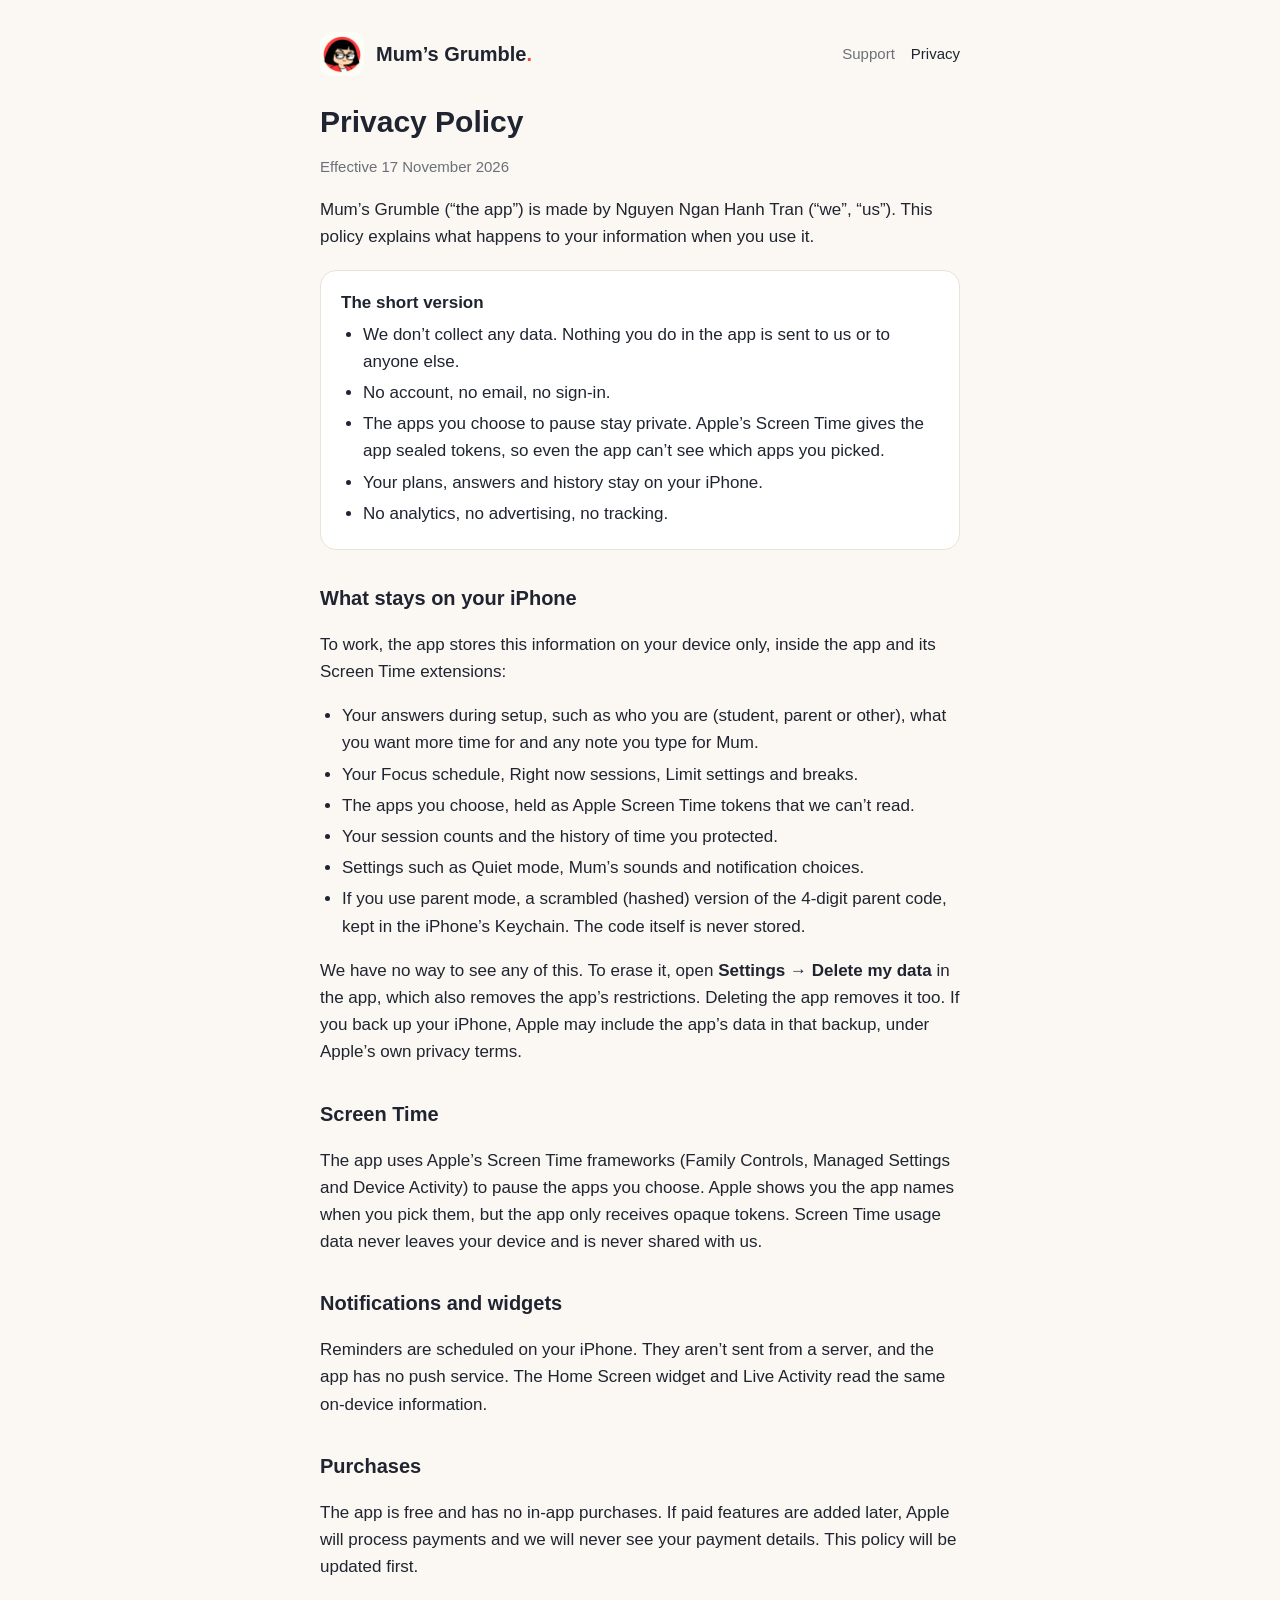
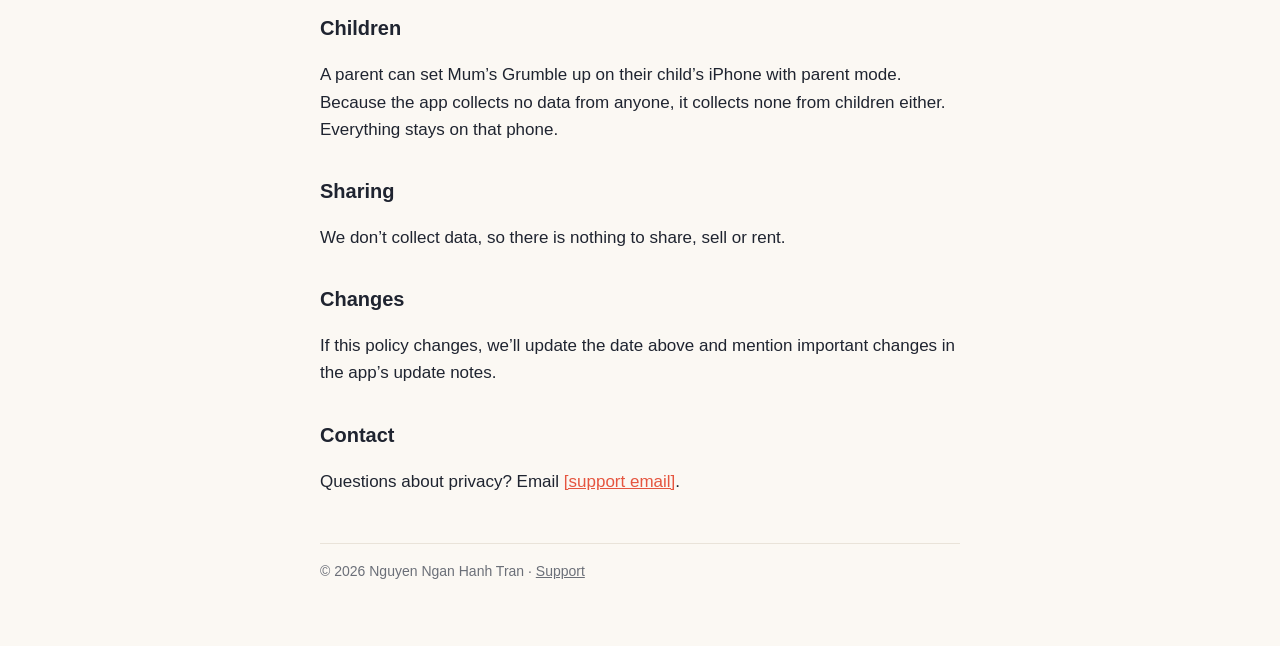
==== privacy.html @ ddbeca2d "Mum's Grumble website: home, privacy policy and support Co-Authored-By: Claude Opus 5.5 <noreply@ant" ====
<!doctype html>
<html lang="en">
<head>
<meta charset="utf-8">
<meta name="viewport" content="width=device-width, initial-scale=1">
<title>Privacy Policy · Mum’s Grumble</title>
<meta name="description" content="Mum’s Grumble collects no data. Your plans and app choices stay on your iPhone.">
<link rel="icon" href="icon.png">
<link rel="stylesheet" href="style.css">
</head>
<body>
<div class="wrap">
  <header>
    <img src="icon.png" alt="">
    <a class="brand" href="index.html">Mum’s Grumble<span class="dot">.</span></a>
    <nav><a href="support.html">Support</a><a href="privacy.html" aria-current="page">Privacy</a></nav>
  </header>

  <h1>Privacy Policy</h1>
  <p class="muted">Effective 17 November 2026</p>

  <p>Mum’s Grumble (“the app”) is made by Nguyen Ngan Hanh Tran (“we”, “us”). This policy explains what happens to your information when you use it.</p>

  <div class="card">
    <strong>The short version</strong>
    <ul>
      <li>We don’t collect any data. Nothing you do in the app is sent to us or to anyone else.</li>
      <li>No account, no email, no sign-in.</li>
      <li>The apps you choose to pause stay private. Apple’s Screen Time gives the app sealed tokens, so even the app can’t see which apps you picked.</li>
      <li>Your plans, answers and history stay on your iPhone.</li>
      <li>No analytics, no advertising, no tracking.</li>
    </ul>
  </div>

  <h2>What stays on your iPhone</h2>
  <p>To work, the app stores this information on your device only, inside the app and its Screen Time extensions:</p>
  <ul>
    <li>Your answers during setup, such as who you are (student, parent or other), what you want more time for and any note you type for Mum.</li>
    <li>Your Focus schedule, Right now sessions, Limit settings and breaks.</li>
    <li>The apps you choose, held as Apple Screen Time tokens that we can’t read.</li>
    <li>Your session counts and the history of time you protected.</li>
    <li>Settings such as Quiet mode, Mum’s sounds and notification choices.</li>
    <li>If you use parent mode, a scrambled (hashed) version of the 4-digit parent code, kept in the iPhone’s Keychain. The code itself is never stored.</li>
  </ul>
  <p>We have no way to see any of this. To erase it, open <strong>Settings → Delete my data</strong> in the app, which also removes the app’s restrictions. Deleting the app removes it too. If you back up your iPhone, Apple may include the app’s data in that backup, under Apple’s own privacy terms.</p>

  <h2>Screen Time</h2>
  <p>The app uses Apple’s Screen Time frameworks (Family Controls, Managed Settings and Device Activity) to pause the apps you choose. Apple shows you the app names when you pick them, but the app only receives opaque tokens. Screen Time usage data never leaves your device and is never shared with us.</p>

  <h2>Notifications and widgets</h2>
  <p>Reminders are scheduled on your iPhone. They aren’t sent from a server, and the app has no push service. The Home Screen widget and Live Activity read the same on-device information.</p>

  <h2>Purchases</h2>
  <p>The app is free and has no in-app purchases. If paid features are added later, Apple will process payments and we will never see your payment details. This policy will be updated first.</p>

  <h2>Children</h2>
  <p>A parent can set Mum’s Grumble up on their child’s iPhone with parent mode. Because the app collects no data from anyone, it collects none from children either. Everything stays on that phone.</p>

  <h2>Sharing</h2>
  <p>We don’t collect data, so there is nothing to share, sell or rent.</p>

  <h2>Changes</h2>
  <p>If this policy changes, we’ll update the date above and mention important changes in the app’s update notes.</p>

  <h2>Contact</h2>
  <p>Questions about privacy? Email <a href="mailto:[support email]">[support email]</a>.</p>

  <footer>© 2026 Nguyen Ngan Hanh Tran · <a href="support.html">Support</a></footer>
</div>
</body>
</html>
---- style.css ----
:root {
  --bg: #FBF8F3;
  --card: #FFFFFF;
  --ink: #1F2430;
  --muted: #6B6F78;
  --line: #E9E3D9;
  --coral: #E5553F;
  color-scheme: light dark;
}
@media (prefers-color-scheme: dark) {
  :root { --bg: #15171C; --card: #1E2128; --ink: #F2EFEA; --muted: #A3A7B0; --line: #2C3038; }
}
* { box-sizing: border-box; }
body {
  margin: 0; background: var(--bg); color: var(--ink);
  font: 17px/1.6 -apple-system, BlinkMacSystemFont, "SF Pro Text", "Helvetica Neue", Arial, sans-serif;
}
.wrap { max-width: 680px; margin: 0 auto; padding: 32px 20px 64px; }
header { display: flex; align-items: center; gap: 12px; margin-bottom: 28px; }
header img { width: 44px; height: 44px; border-radius: 10px; }
.brand { font-weight: 800; font-size: 20px; color: var(--ink); text-decoration: none; }
.brand .dot { color: var(--coral); }
nav { margin-left: auto; display: flex; gap: 16px; font-size: 15px; }
nav a { color: var(--muted); text-decoration: none; }
nav a:hover, nav a[aria-current] { color: var(--ink); }
h1 { font-size: 30px; line-height: 1.2; margin: 0 0 6px; }
h2 { font-size: 20px; margin: 32px 0 8px; }
p, li { color: var(--ink); }
.muted { color: var(--muted); font-size: 15px; }
a { color: var(--coral); }
ul { padding-left: 22px; }
li { margin: 4px 0; }
.card { background: var(--card); border: 1px solid var(--line); border-radius: 16px; padding: 18px 20px; margin: 20px 0; }
.card ul { margin: 0; }
.hero { text-align: center; padding: 8px 0 12px; }
.hero img { width: 150px; height: auto; }
.hero h1 { font-size: 34px; }
.hero p { font-size: 19px; color: var(--muted); margin: 6px 0 0; }
details { border-bottom: 1px solid var(--line); padding: 12px 0; }
summary { font-weight: 600; cursor: pointer; }
details p { margin: 8px 0 0; }
footer { margin-top: 48px; padding-top: 16px; border-top: 1px solid var(--line); font-size: 14px; color: var(--muted); }
footer a { color: var(--muted); }
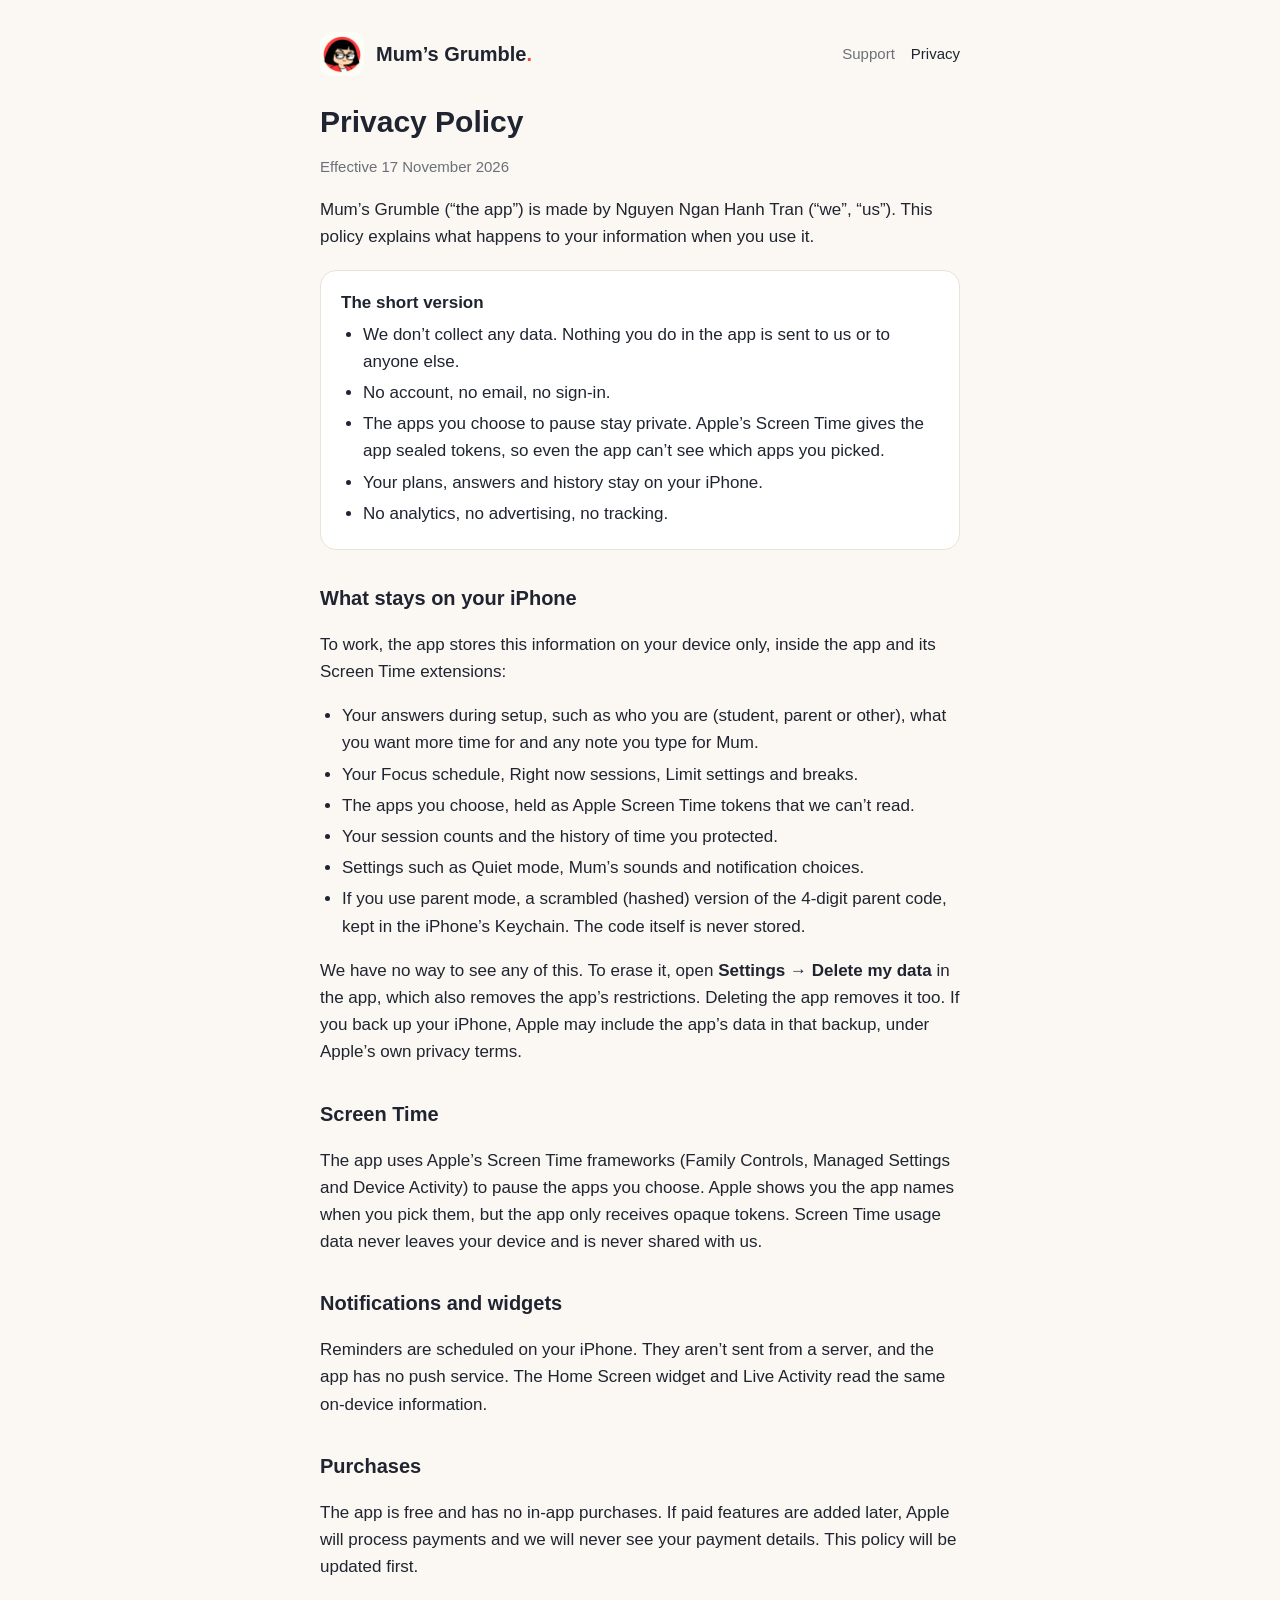
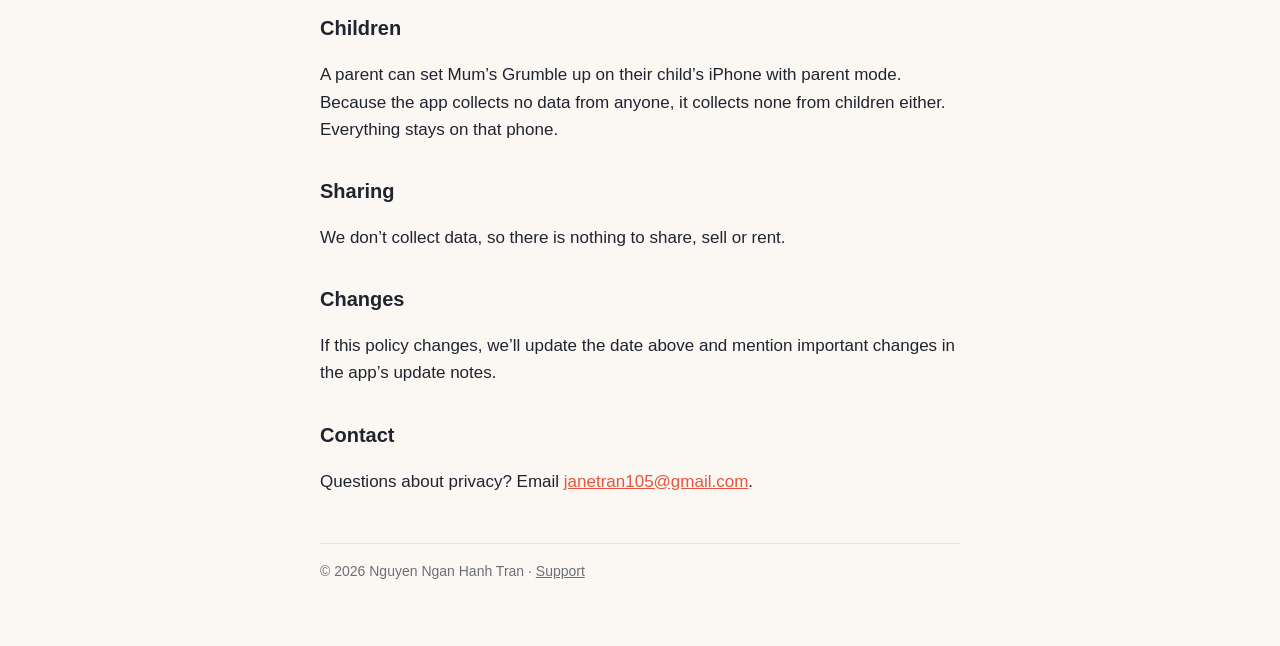
==== commit bb09226d: "Support email on the privacy and support pages Co-Authored-By: Claude Opus 5.5 <noreply@anthropic.co" ====
--- a/privacy.html
+++ b/privacy.html
@@ -63,7 +63,7 @@
   <p>If this policy changes, we’ll update the date above and mention important changes in the app’s update notes.</p>
 
   <h2>Contact</h2>
-  <p>Questions about privacy? Email <a href="mailto:[support email]">[support email]</a>.</p>
+  <p>Questions about privacy? Email <a href="mailto:janetran105@gmail.com">janetran105@gmail.com</a>.</p>
 
   <footer>© 2026 Nguyen Ngan Hanh Tran · <a href="support.html">Support</a></footer>
 </div>
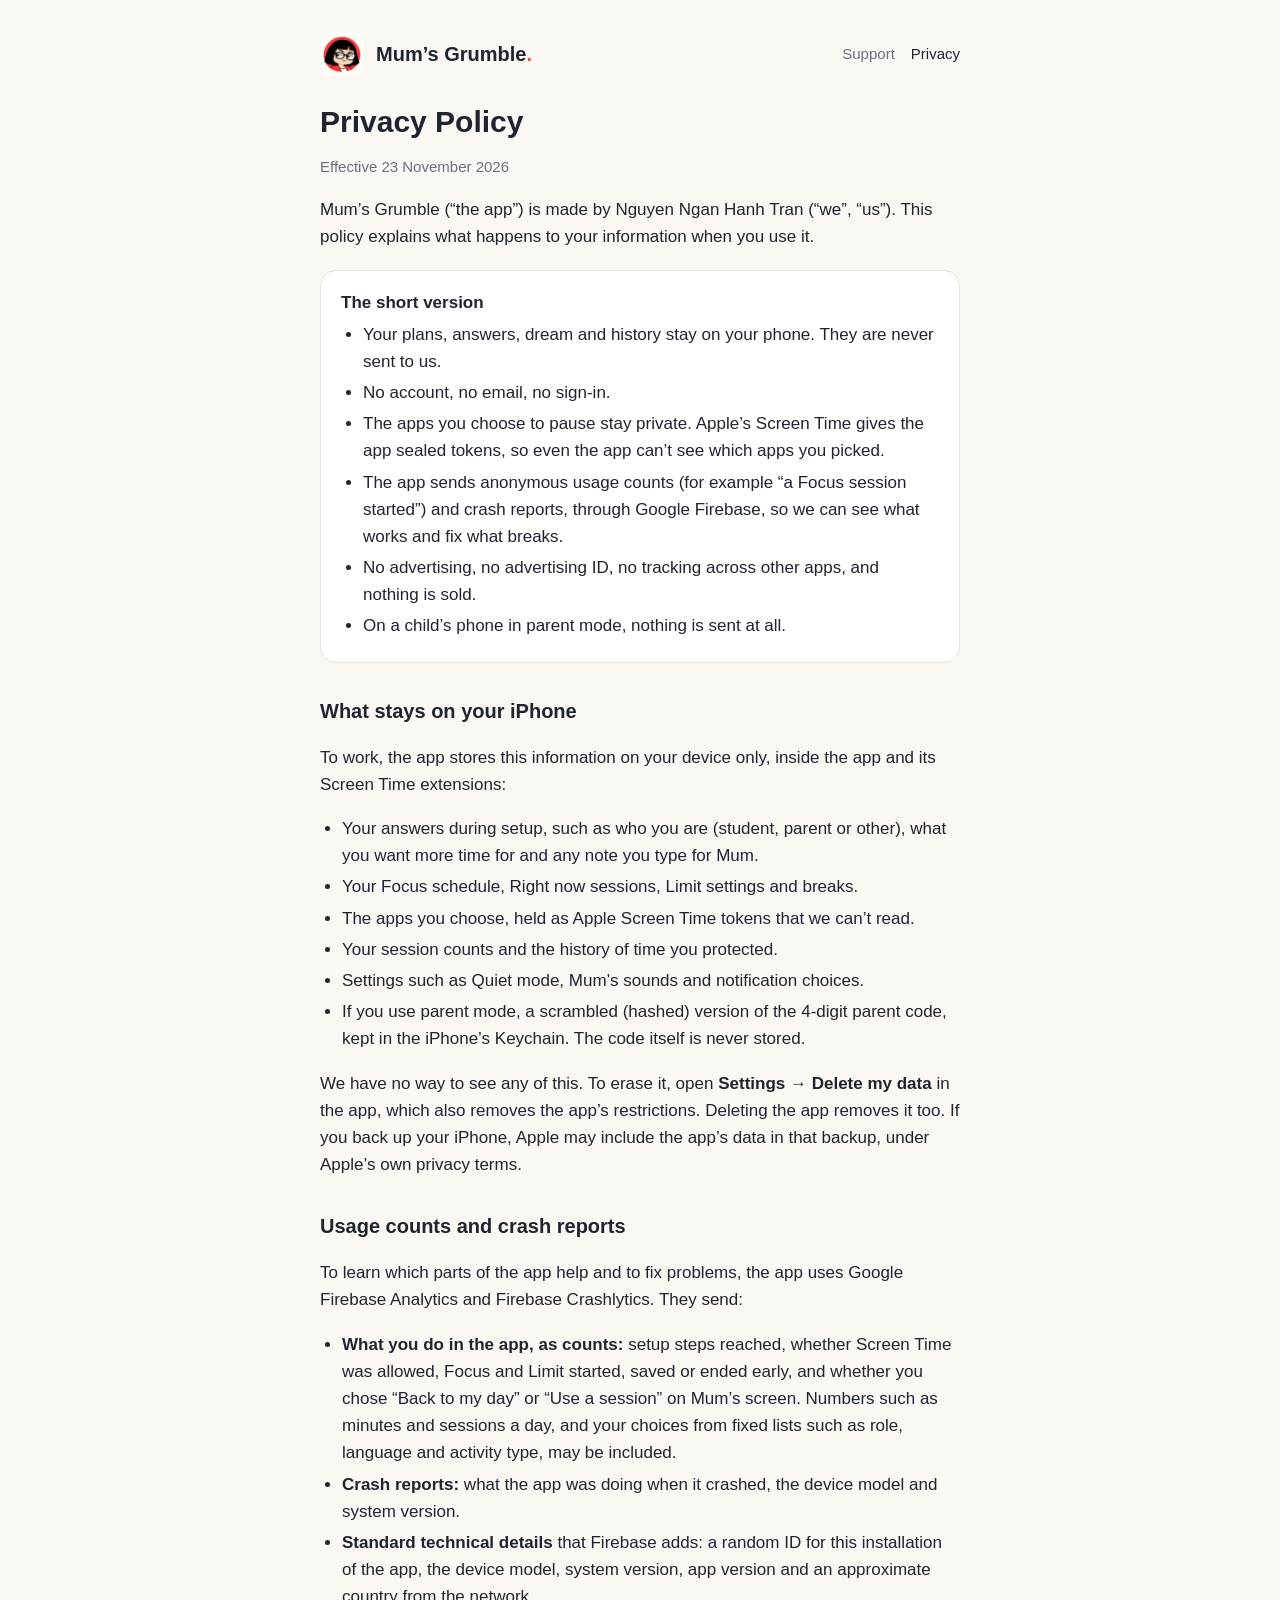
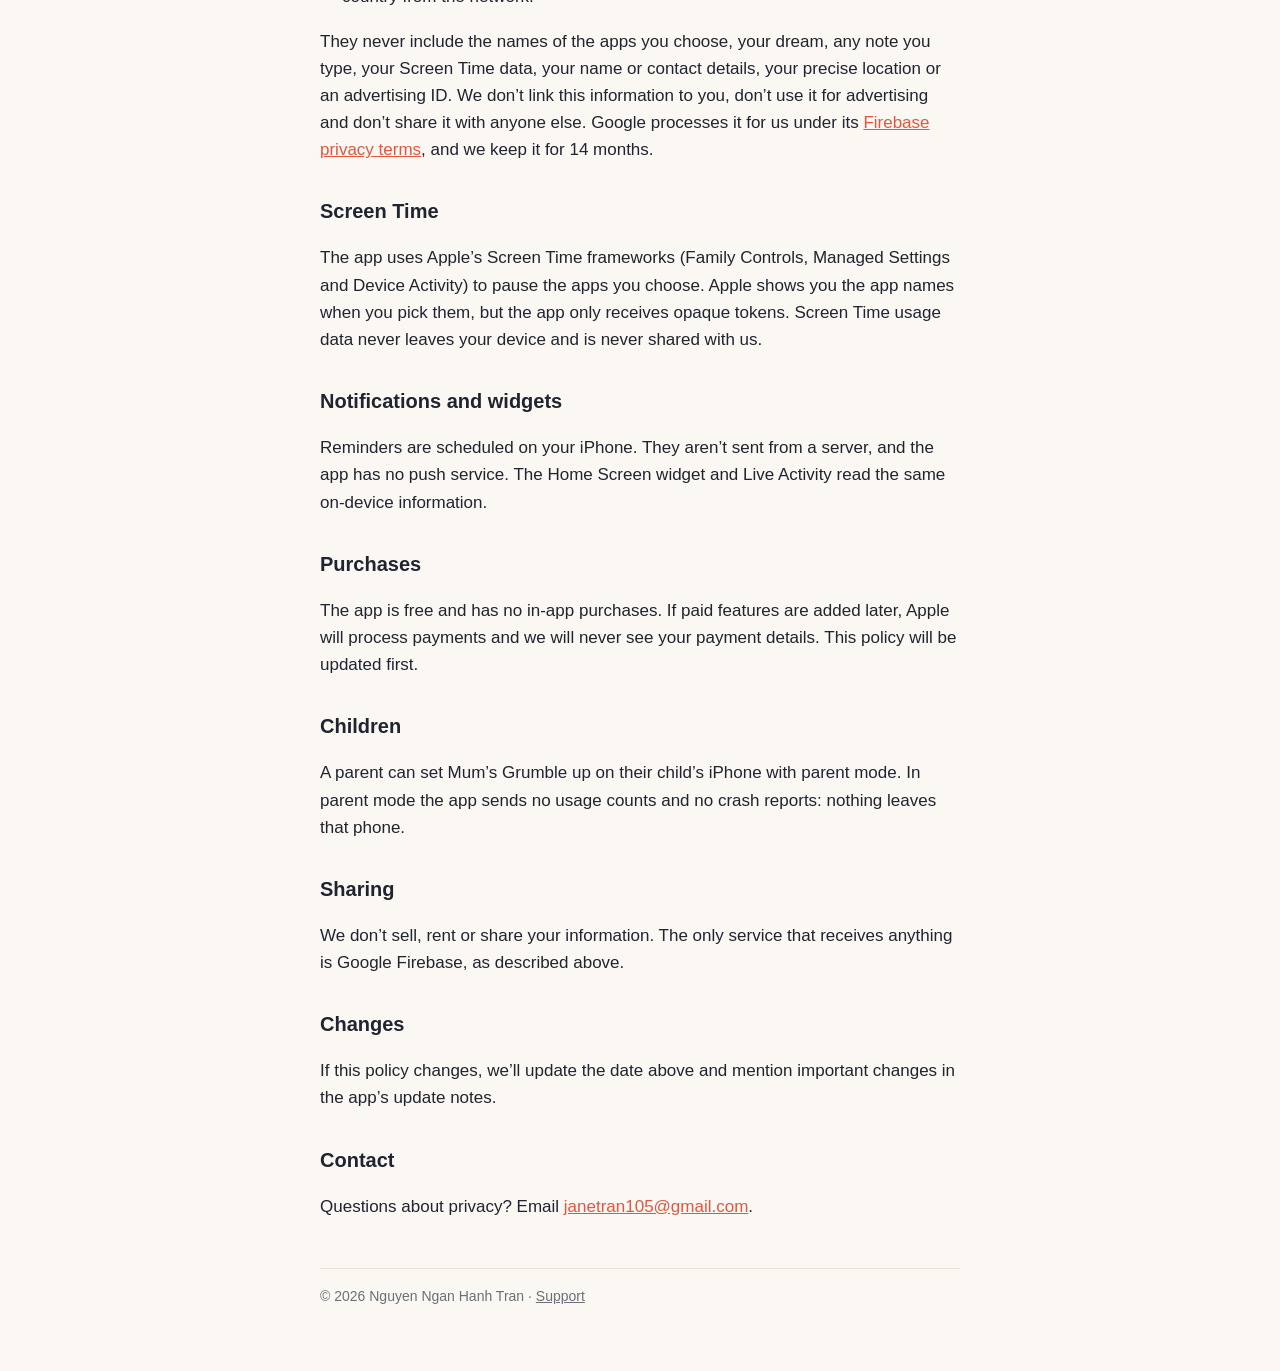
==== commit 06e9f85c: "Privacy policy for Firebase usage counts and crash reports The app now sends anonymous usage counts " ====
--- a/privacy.html
+++ b/privacy.html
@@ -4,7 +4,7 @@
 <meta charset="utf-8">
 <meta name="viewport" content="width=device-width, initial-scale=1">
 <title>Privacy Policy · Mum’s Grumble</title>
-<meta name="description" content="Mum’s Grumble collects no data. Your plans and app choices stay on your iPhone.">
+<meta name="description" content="Mum’s Grumble keeps your plans and app choices on your phone. It sends only anonymous usage counts and crash reports.">
 <link rel="icon" href="icon.png">
 <link rel="stylesheet" href="style.css">
 </head>
@@ -17,18 +17,19 @@
   </header>
 
   <h1>Privacy Policy</h1>
-  <p class="muted">Effective 17 November 2026</p>
+  <p class="muted">Effective 23 November 2026</p>
 
   <p>Mum’s Grumble (“the app”) is made by Nguyen Ngan Hanh Tran (“we”, “us”). This policy explains what happens to your information when you use it.</p>
 
   <div class="card">
     <strong>The short version</strong>
     <ul>
-      <li>We don’t collect any data. Nothing you do in the app is sent to us or to anyone else.</li>
+      <li>Your plans, answers, dream and history stay on your phone. They are never sent to us.</li>
       <li>No account, no email, no sign-in.</li>
       <li>The apps you choose to pause stay private. Apple’s Screen Time gives the app sealed tokens, so even the app can’t see which apps you picked.</li>
-      <li>Your plans, answers and history stay on your iPhone.</li>
-      <li>No analytics, no advertising, no tracking.</li>
+      <li>The app sends anonymous usage counts (for example “a Focus session started”) and crash reports, through Google Firebase, so we can see what works and fix what breaks.</li>
+      <li>No advertising, no advertising ID, no tracking across other apps, and nothing is sold.</li>
+      <li>On a child’s phone in parent mode, nothing is sent at all.</li>
     </ul>
   </div>
 
@@ -44,6 +45,15 @@
   </ul>
   <p>We have no way to see any of this. To erase it, open <strong>Settings → Delete my data</strong> in the app, which also removes the app’s restrictions. Deleting the app removes it too. If you back up your iPhone, Apple may include the app’s data in that backup, under Apple’s own privacy terms.</p>
 
+  <h2>Usage counts and crash reports</h2>
+  <p>To learn which parts of the app help and to fix problems, the app uses Google Firebase Analytics and Firebase Crashlytics. They send:</p>
+  <ul>
+    <li><strong>What you do in the app, as counts:</strong> setup steps reached, whether Screen Time was allowed, Focus and Limit started, saved or ended early, and whether you chose “Back to my day” or “Use a session” on Mum’s screen. Numbers such as minutes and sessions a day, and your choices from fixed lists such as role, language and activity type, may be included.</li>
+    <li><strong>Crash reports:</strong> what the app was doing when it crashed, the device model and system version.</li>
+    <li><strong>Standard technical details</strong> that Firebase adds: a random ID for this installation of the app, the device model, system version, app version and an approximate country from the network.</li>
+  </ul>
+  <p>They never include the names of the apps you choose, your dream, any note you type, your Screen Time data, your name or contact details, your precise location or an advertising ID. We don’t link this information to you, don’t use it for advertising and don’t share it with anyone else. Google processes it for us under its <a href="https://firebase.google.com/support/privacy">Firebase privacy terms</a>, and we keep it for 14 months.</p>
+
   <h2>Screen Time</h2>
   <p>The app uses Apple’s Screen Time frameworks (Family Controls, Managed Settings and Device Activity) to pause the apps you choose. Apple shows you the app names when you pick them, but the app only receives opaque tokens. Screen Time usage data never leaves your device and is never shared with us.</p>
 
@@ -54,10 +64,10 @@
   <p>The app is free and has no in-app purchases. If paid features are added later, Apple will process payments and we will never see your payment details. This policy will be updated first.</p>
 
   <h2>Children</h2>
-  <p>A parent can set Mum’s Grumble up on their child’s iPhone with parent mode. Because the app collects no data from anyone, it collects none from children either. Everything stays on that phone.</p>
+  <p>A parent can set Mum’s Grumble up on their child’s iPhone with parent mode. In parent mode the app sends no usage counts and no crash reports: nothing leaves that phone.</p>
 
   <h2>Sharing</h2>
-  <p>We don’t collect data, so there is nothing to share, sell or rent.</p>
+  <p>We don’t sell, rent or share your information. The only service that receives anything is Google Firebase, as described above.</p>
 
   <h2>Changes</h2>
   <p>If this policy changes, we’ll update the date above and mention important changes in the app’s update notes.</p>
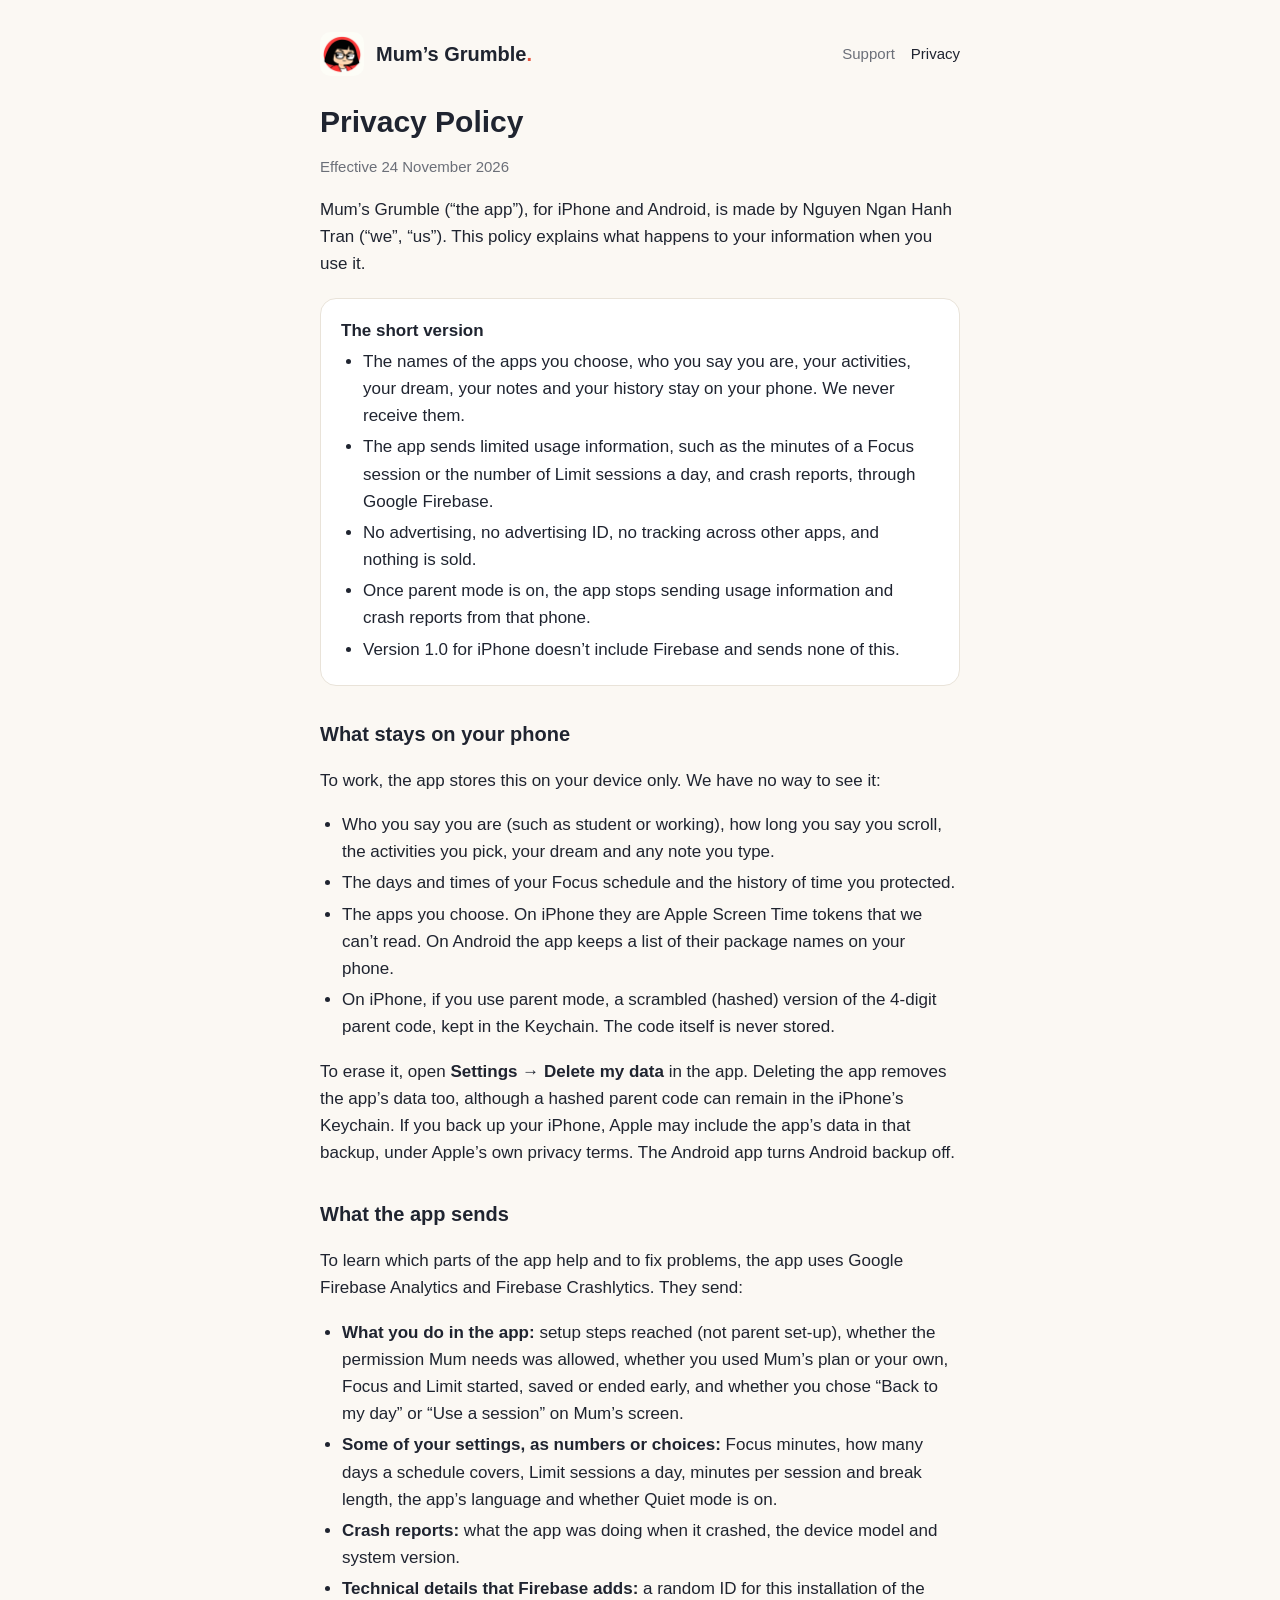
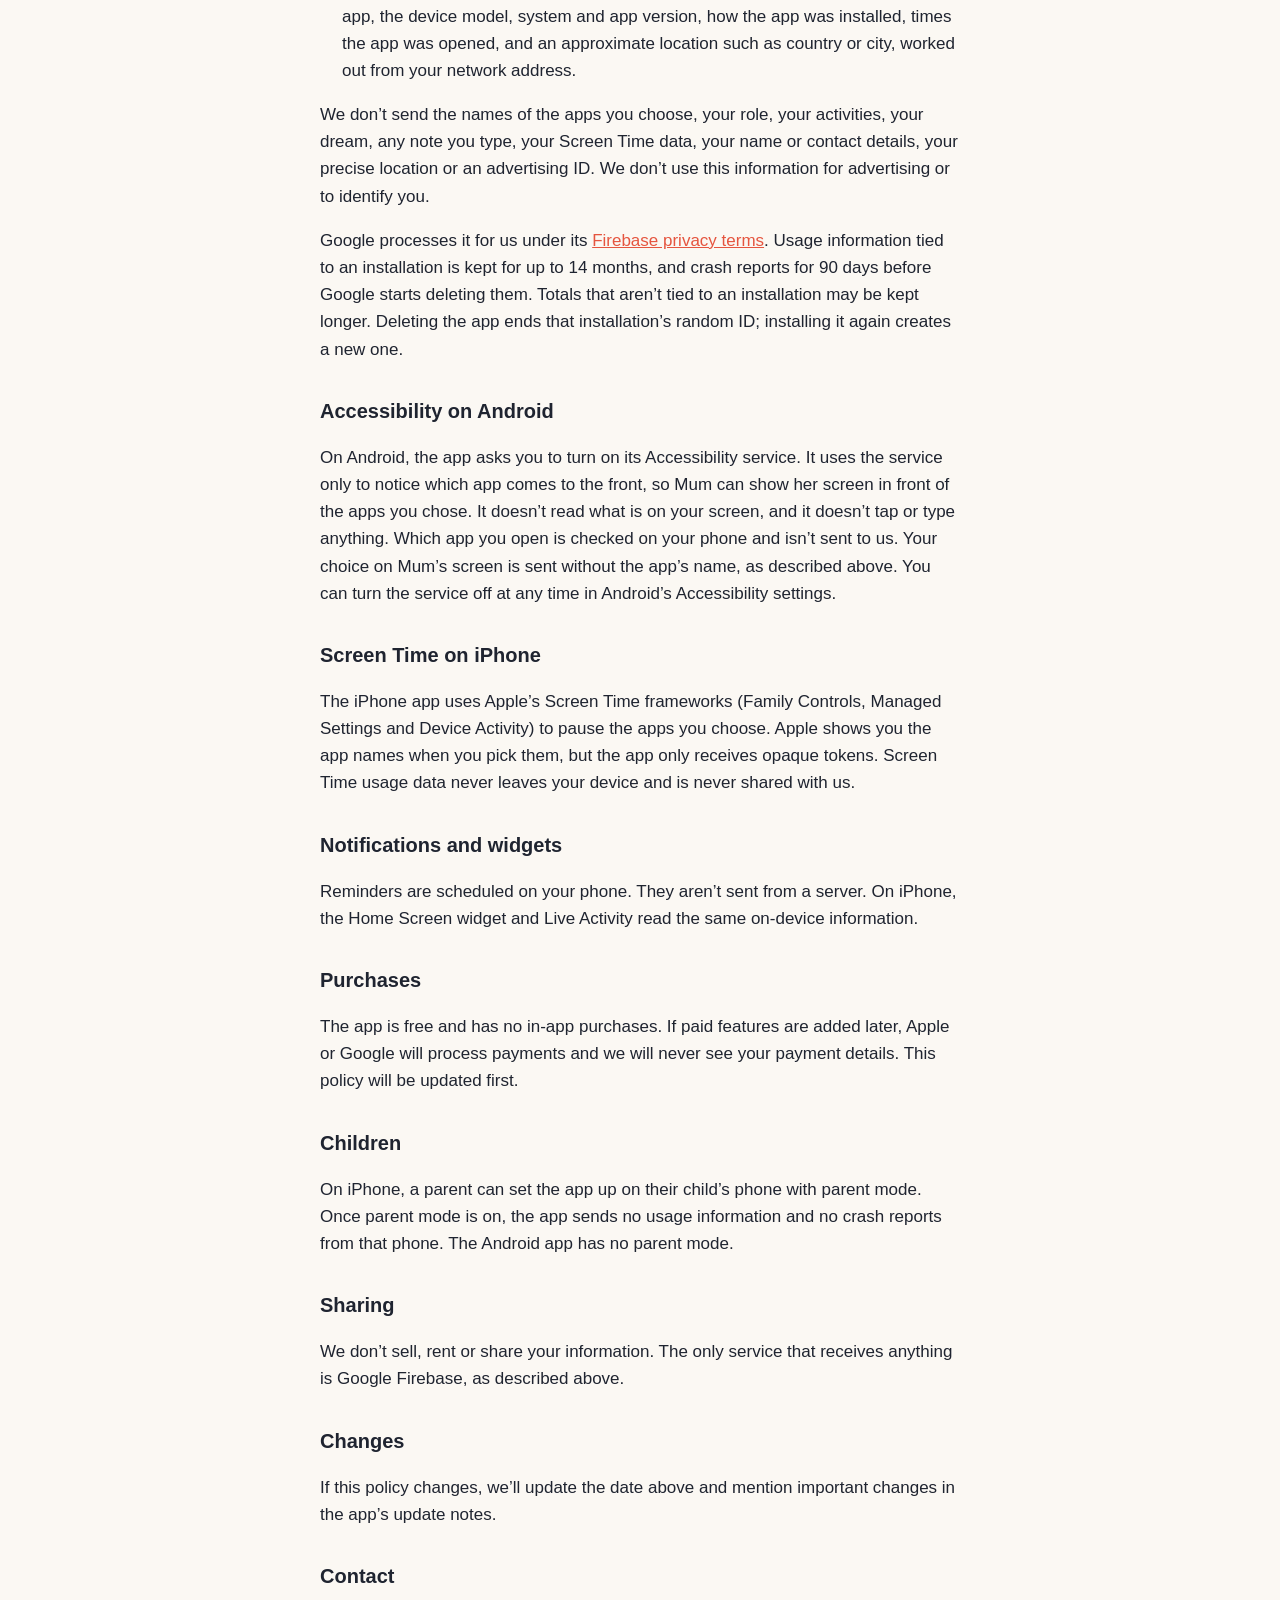
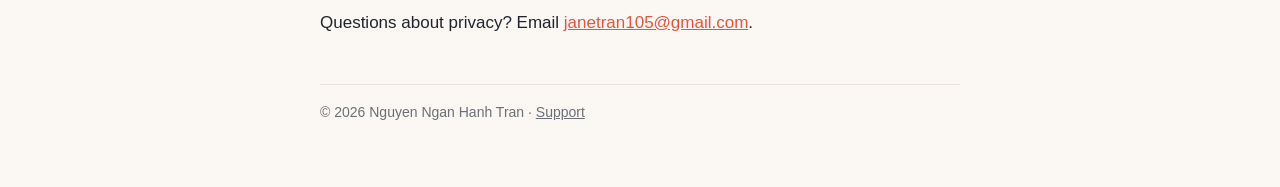
==== commit 28a47b94: "Correct the privacy policy: what is sent, Android and Accessibility The previous version said plans " ====
--- a/privacy.html
+++ b/privacy.html
@@ -4,7 +4,7 @@
 <meta charset="utf-8">
 <meta name="viewport" content="width=device-width, initial-scale=1">
 <title>Privacy Policy · Mum’s Grumble</title>
-<meta name="description" content="Mum’s Grumble keeps your plans and app choices on your phone. It sends only anonymous usage counts and crash reports.">
+<meta name="description" content="Mum’s Grumble keeps your app choices and what you type on your phone. It sends limited usage information and crash reports through Google Firebase.">
 <link rel="icon" href="icon.png">
 <link rel="stylesheet" href="style.css">
 </head>
@@ -17,54 +17,56 @@
   </header>
 
   <h1>Privacy Policy</h1>
-  <p class="muted">Effective 23 November 2026</p>
+  <p class="muted">Effective 24 November 2026</p>
 
-  <p>Mum’s Grumble (“the app”) is made by Nguyen Ngan Hanh Tran (“we”, “us”). This policy explains what happens to your information when you use it.</p>
+  <p>Mum’s Grumble (“the app”), for iPhone and Android, is made by Nguyen Ngan Hanh Tran (“we”, “us”). This policy explains what happens to your information when you use it.</p>
 
   <div class="card">
     <strong>The short version</strong>
     <ul>
-      <li>Your plans, answers, dream and history stay on your phone. They are never sent to us.</li>
-      <li>No account, no email, no sign-in.</li>
-      <li>The apps you choose to pause stay private. Apple’s Screen Time gives the app sealed tokens, so even the app can’t see which apps you picked.</li>
-      <li>The app sends anonymous usage counts (for example “a Focus session started”) and crash reports, through Google Firebase, so we can see what works and fix what breaks.</li>
+      <li>The names of the apps you choose, who you say you are, your activities, your dream, your notes and your history stay on your phone. We never receive them.</li>
+      <li>The app sends limited usage information, such as the minutes of a Focus session or the number of Limit sessions a day, and crash reports, through Google Firebase.</li>
       <li>No advertising, no advertising ID, no tracking across other apps, and nothing is sold.</li>
-      <li>On a child’s phone in parent mode, nothing is sent at all.</li>
+      <li>Once parent mode is on, the app stops sending usage information and crash reports from that phone.</li>
+      <li>Version 1.0 for iPhone doesn’t include Firebase and sends none of this.</li>
     </ul>
   </div>
 
-  <h2>What stays on your iPhone</h2>
-  <p>To work, the app stores this information on your device only, inside the app and its Screen Time extensions:</p>
+  <h2>What stays on your phone</h2>
+  <p>To work, the app stores this on your device only. We have no way to see it:</p>
   <ul>
-    <li>Your answers during setup, such as who you are (student, parent or other), what you want more time for and any note you type for Mum.</li>
-    <li>Your Focus schedule, Right now sessions, Limit settings and breaks.</li>
-    <li>The apps you choose, held as Apple Screen Time tokens that we can’t read.</li>
-    <li>Your session counts and the history of time you protected.</li>
-    <li>Settings such as Quiet mode, Mum’s sounds and notification choices.</li>
-    <li>If you use parent mode, a scrambled (hashed) version of the 4-digit parent code, kept in the iPhone’s Keychain. The code itself is never stored.</li>
+    <li>Who you say you are (such as student or working), how long you say you scroll, the activities you pick, your dream and any note you type.</li>
+    <li>The days and times of your Focus schedule and the history of time you protected.</li>
+    <li>The apps you choose. On iPhone they are Apple Screen Time tokens that we can’t read. On Android the app keeps a list of their package names on your phone.</li>
+    <li>On iPhone, if you use parent mode, a scrambled (hashed) version of the 4-digit parent code, kept in the Keychain. The code itself is never stored.</li>
   </ul>
-  <p>We have no way to see any of this. To erase it, open <strong>Settings → Delete my data</strong> in the app, which also removes the app’s restrictions. Deleting the app removes it too. If you back up your iPhone, Apple may include the app’s data in that backup, under Apple’s own privacy terms.</p>
+  <p>To erase it, open <strong>Settings → Delete my data</strong> in the app. Deleting the app removes the app’s data too, although a hashed parent code can remain in the iPhone’s Keychain. If you back up your iPhone, Apple may include the app’s data in that backup, under Apple’s own privacy terms. The Android app turns Android backup off.</p>
 
-  <h2>Usage counts and crash reports</h2>
+  <h2>What the app sends</h2>
   <p>To learn which parts of the app help and to fix problems, the app uses Google Firebase Analytics and Firebase Crashlytics. They send:</p>
   <ul>
-    <li><strong>What you do in the app, as counts:</strong> setup steps reached, whether Screen Time was allowed, Focus and Limit started, saved or ended early, and whether you chose “Back to my day” or “Use a session” on Mum’s screen. Numbers such as minutes and sessions a day, and your choices from fixed lists such as role, language and activity type, may be included.</li>
+    <li><strong>What you do in the app:</strong> setup steps reached (not parent set-up), whether the permission Mum needs was allowed, whether you used Mum’s plan or your own, Focus and Limit started, saved or ended early, and whether you chose “Back to my day” or “Use a session” on Mum’s screen.</li>
+    <li><strong>Some of your settings, as numbers or choices:</strong> Focus minutes, how many days a schedule covers, Limit sessions a day, minutes per session and break length, the app’s language and whether Quiet mode is on.</li>
     <li><strong>Crash reports:</strong> what the app was doing when it crashed, the device model and system version.</li>
-    <li><strong>Standard technical details</strong> that Firebase adds: a random ID for this installation of the app, the device model, system version, app version and an approximate country from the network.</li>
+    <li><strong>Technical details that Firebase adds:</strong> a random ID for this installation of the app, the device model, system and app version, how the app was installed, times the app was opened, and an approximate location such as country or city, worked out from your network address.</li>
   </ul>
-  <p>They never include the names of the apps you choose, your dream, any note you type, your Screen Time data, your name or contact details, your precise location or an advertising ID. We don’t link this information to you, don’t use it for advertising and don’t share it with anyone else. Google processes it for us under its <a href="https://firebase.google.com/support/privacy">Firebase privacy terms</a>, and we keep it for 14 months.</p>
+  <p>We don’t send the names of the apps you choose, your role, your activities, your dream, any note you type, your Screen Time data, your name or contact details, your precise location or an advertising ID. We don’t use this information for advertising or to identify you.</p>
+  <p>Google processes it for us under its <a href="https://firebase.google.com/support/privacy">Firebase privacy terms</a>. Usage information tied to an installation is kept for up to 14 months, and crash reports for 90 days before Google starts deleting them. Totals that aren’t tied to an installation may be kept longer. Deleting the app ends that installation’s random ID; installing it again creates a new one.</p>
 
-  <h2>Screen Time</h2>
-  <p>The app uses Apple’s Screen Time frameworks (Family Controls, Managed Settings and Device Activity) to pause the apps you choose. Apple shows you the app names when you pick them, but the app only receives opaque tokens. Screen Time usage data never leaves your device and is never shared with us.</p>
+  <h2>Accessibility on Android</h2>
+  <p>On Android, the app asks you to turn on its Accessibility service. It uses the service only to notice which app comes to the front, so Mum can show her screen in front of the apps you chose. It doesn’t read what is on your screen, and it doesn’t tap or type anything. Which app you open is checked on your phone and isn’t sent to us. Your choice on Mum’s screen is sent without the app’s name, as described above. You can turn the service off at any time in Android’s Accessibility settings.</p>
+
+  <h2>Screen Time on iPhone</h2>
+  <p>The iPhone app uses Apple’s Screen Time frameworks (Family Controls, Managed Settings and Device Activity) to pause the apps you choose. Apple shows you the app names when you pick them, but the app only receives opaque tokens. Screen Time usage data never leaves your device and is never shared with us.</p>
 
   <h2>Notifications and widgets</h2>
-  <p>Reminders are scheduled on your iPhone. They aren’t sent from a server, and the app has no push service. The Home Screen widget and Live Activity read the same on-device information.</p>
+  <p>Reminders are scheduled on your phone. They aren’t sent from a server. On iPhone, the Home Screen widget and Live Activity read the same on-device information.</p>
 
   <h2>Purchases</h2>
-  <p>The app is free and has no in-app purchases. If paid features are added later, Apple will process payments and we will never see your payment details. This policy will be updated first.</p>
+  <p>The app is free and has no in-app purchases. If paid features are added later, Apple or Google will process payments and we will never see your payment details. This policy will be updated first.</p>
 
   <h2>Children</h2>
-  <p>A parent can set Mum’s Grumble up on their child’s iPhone with parent mode. In parent mode the app sends no usage counts and no crash reports: nothing leaves that phone.</p>
+  <p>On iPhone, a parent can set the app up on their child’s phone with parent mode. Once parent mode is on, the app sends no usage information and no crash reports from that phone. The Android app has no parent mode.</p>
 
   <h2>Sharing</h2>
   <p>We don’t sell, rent or share your information. The only service that receives anything is Google Firebase, as described above.</p>
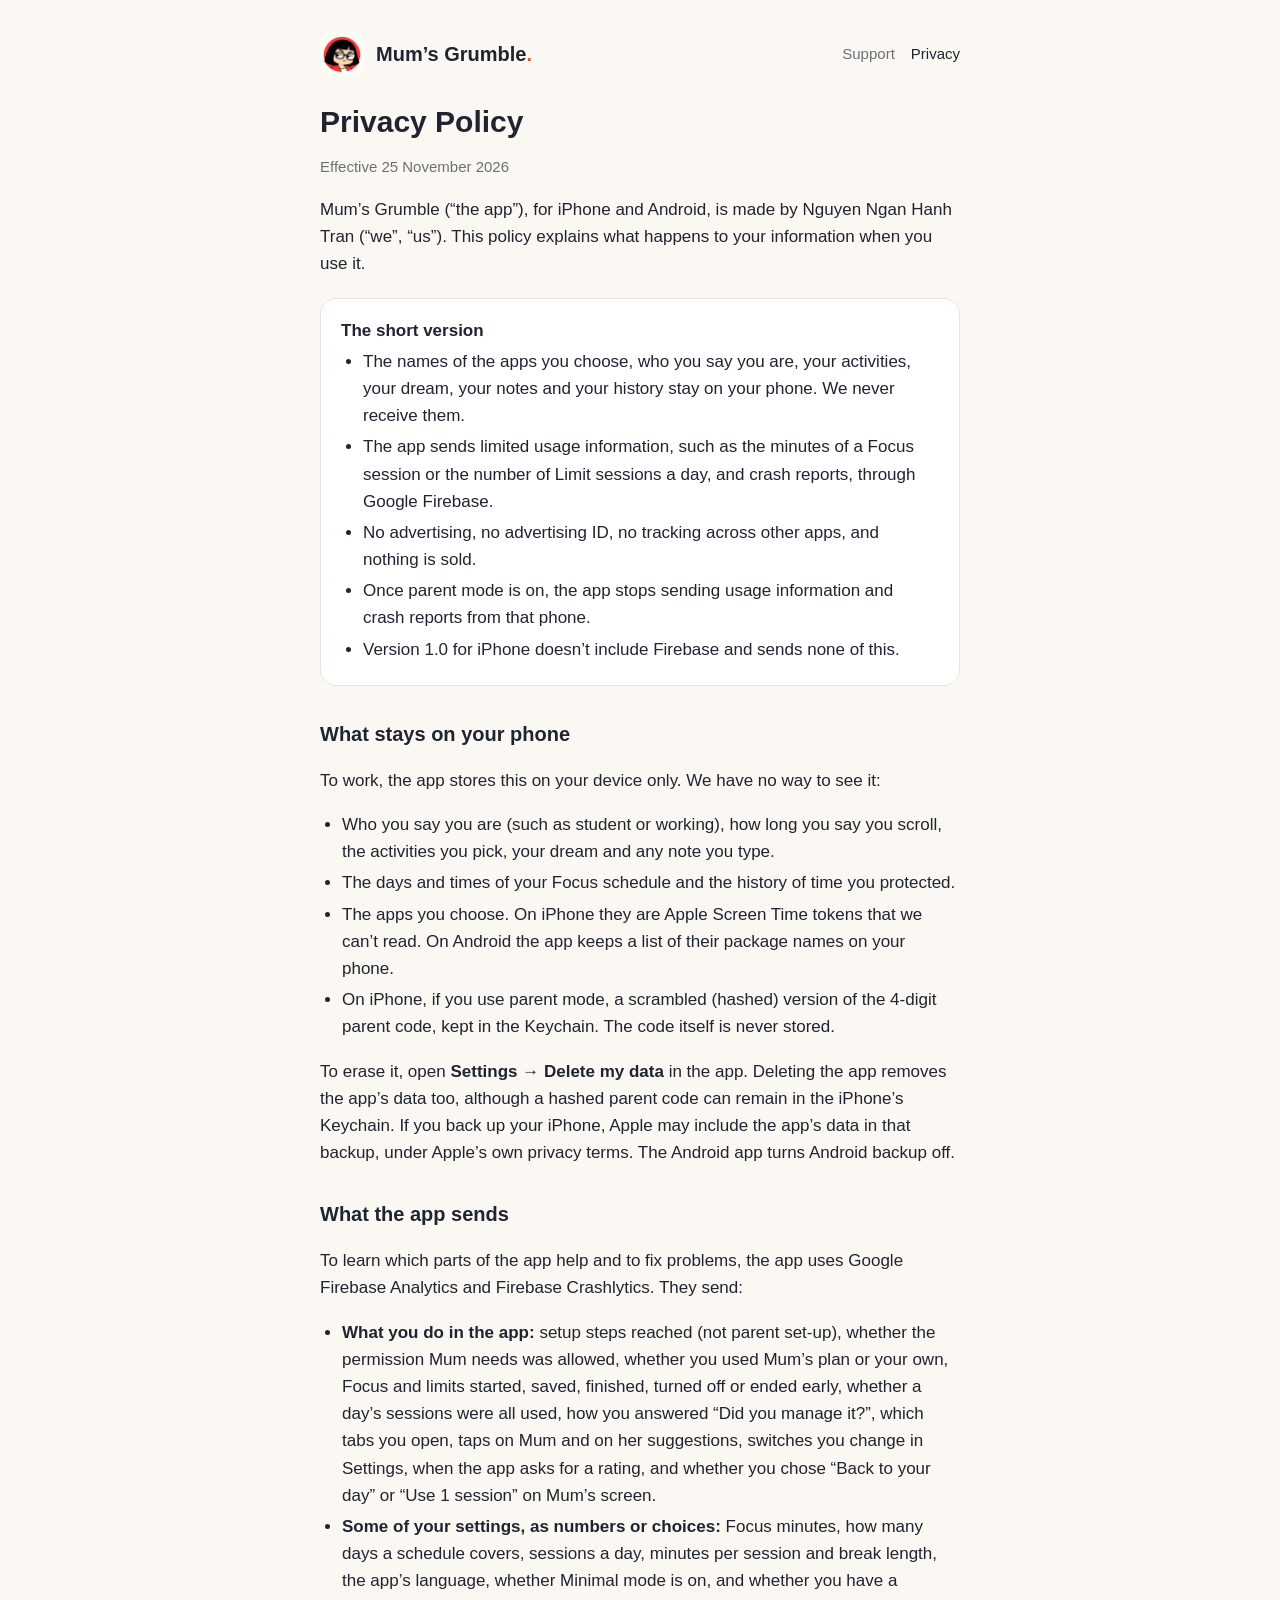
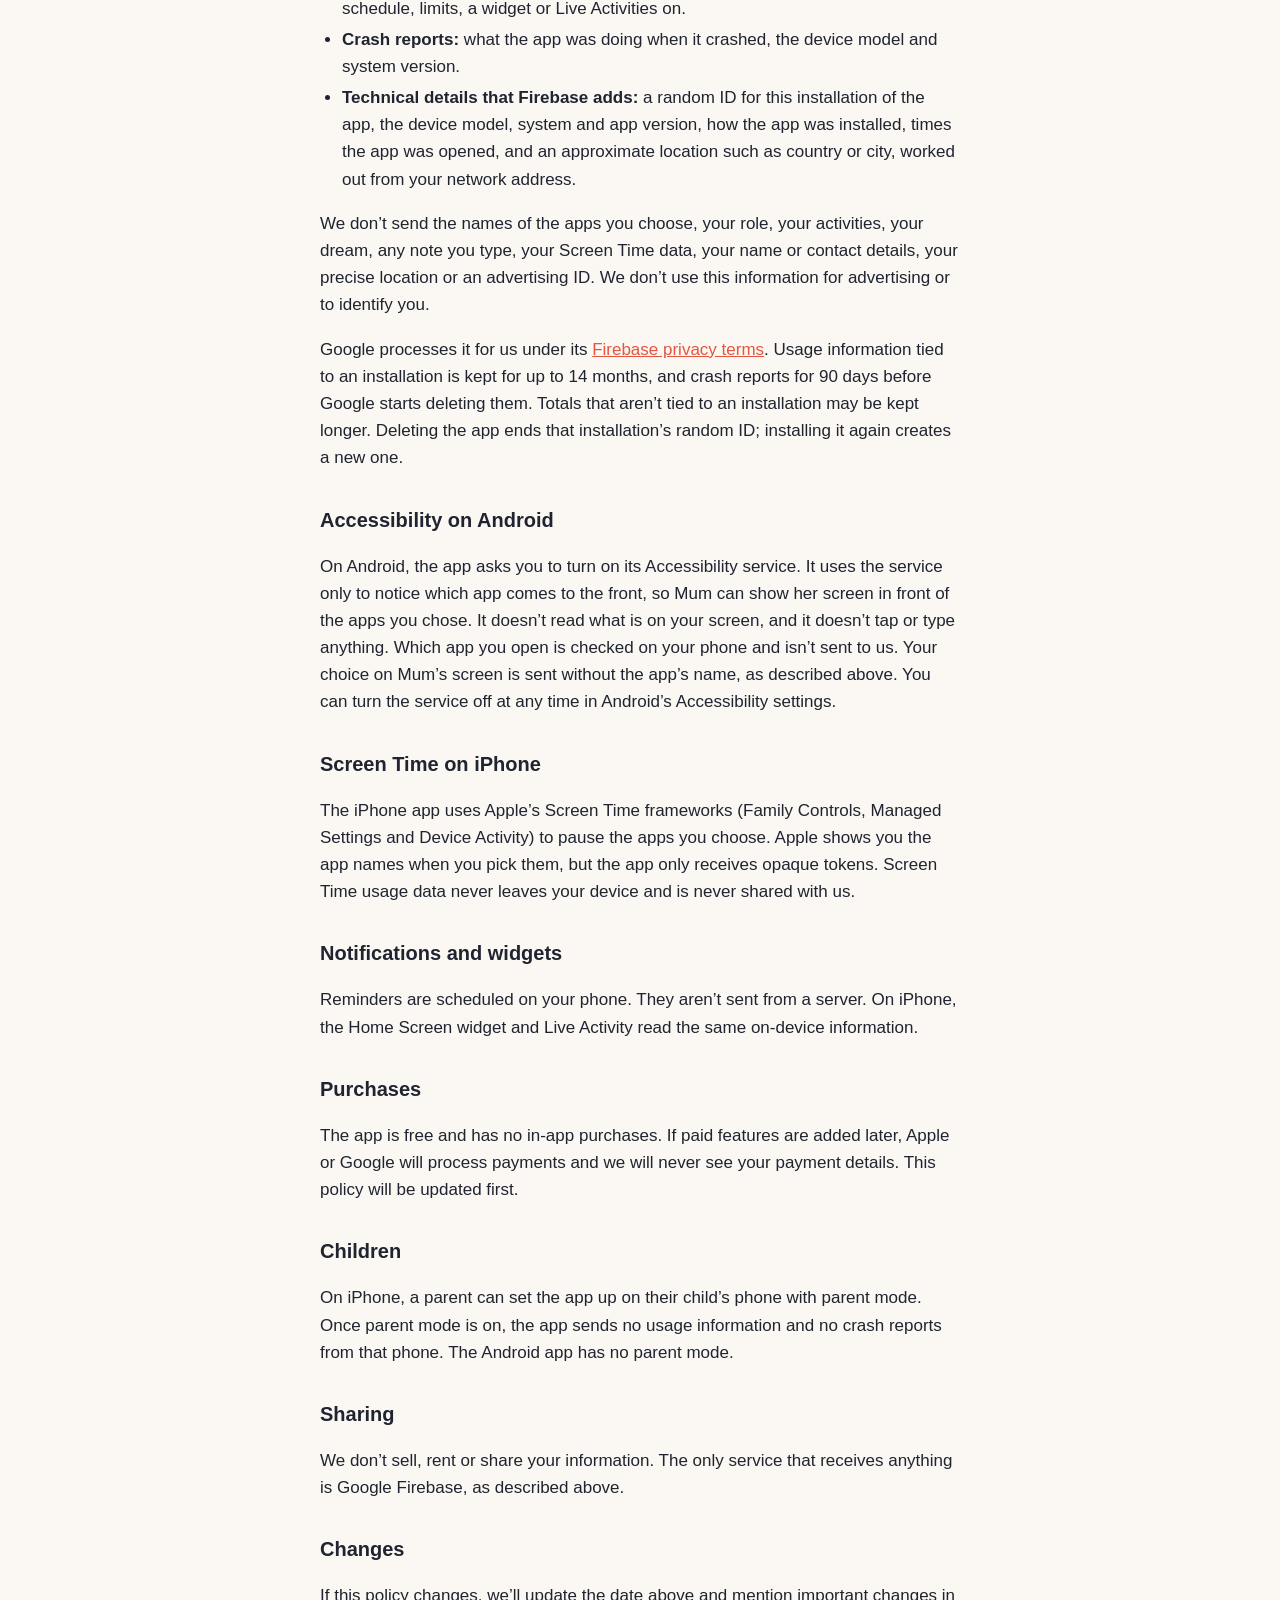
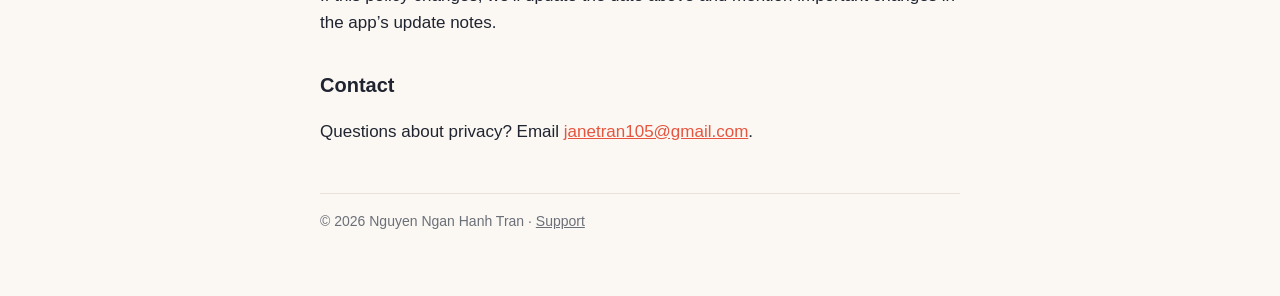
==== commit 6bd0e547: "Privacy: the new usage events and settings Co-Authored-By: Claude Opus 5.5 <noreply@anthropic.com>" ====
--- a/privacy.html
+++ b/privacy.html
@@ -17,7 +17,7 @@
   </header>
 
   <h1>Privacy Policy</h1>
-  <p class="muted">Effective 24 November 2026</p>
+  <p class="muted">Effective 25 November 2026</p>
 
   <p>Mum’s Grumble (“the app”), for iPhone and Android, is made by Nguyen Ngan Hanh Tran (“we”, “us”). This policy explains what happens to your information when you use it.</p>
 
@@ -45,8 +45,8 @@
   <h2>What the app sends</h2>
   <p>To learn which parts of the app help and to fix problems, the app uses Google Firebase Analytics and Firebase Crashlytics. They send:</p>
   <ul>
-    <li><strong>What you do in the app:</strong> setup steps reached (not parent set-up), whether the permission Mum needs was allowed, whether you used Mum’s plan or your own, Focus and Limit started, saved or ended early, and whether you chose “Back to my day” or “Use a session” on Mum’s screen.</li>
-    <li><strong>Some of your settings, as numbers or choices:</strong> Focus minutes, how many days a schedule covers, Limit sessions a day, minutes per session and break length, the app’s language and whether Quiet mode is on.</li>
+    <li><strong>What you do in the app:</strong> setup steps reached (not parent set-up), whether the permission Mum needs was allowed, whether you used Mum’s plan or your own, Focus and limits started, saved, finished, turned off or ended early, whether a day’s sessions were all used, how you answered “Did you manage it?”, which tabs you open, taps on Mum and on her suggestions, switches you change in Settings, when the app asks for a rating, and whether you chose “Back to your day” or “Use 1 session” on Mum’s screen.</li>
+    <li><strong>Some of your settings, as numbers or choices:</strong> Focus minutes, how many days a schedule covers, sessions a day, minutes per session and break length, the app’s language, whether Minimal mode is on, and whether you have a schedule, limits, a widget or Live Activities on.</li>
     <li><strong>Crash reports:</strong> what the app was doing when it crashed, the device model and system version.</li>
     <li><strong>Technical details that Firebase adds:</strong> a random ID for this installation of the app, the device model, system and app version, how the app was installed, times the app was opened, and an approximate location such as country or city, worked out from your network address.</li>
   </ul>
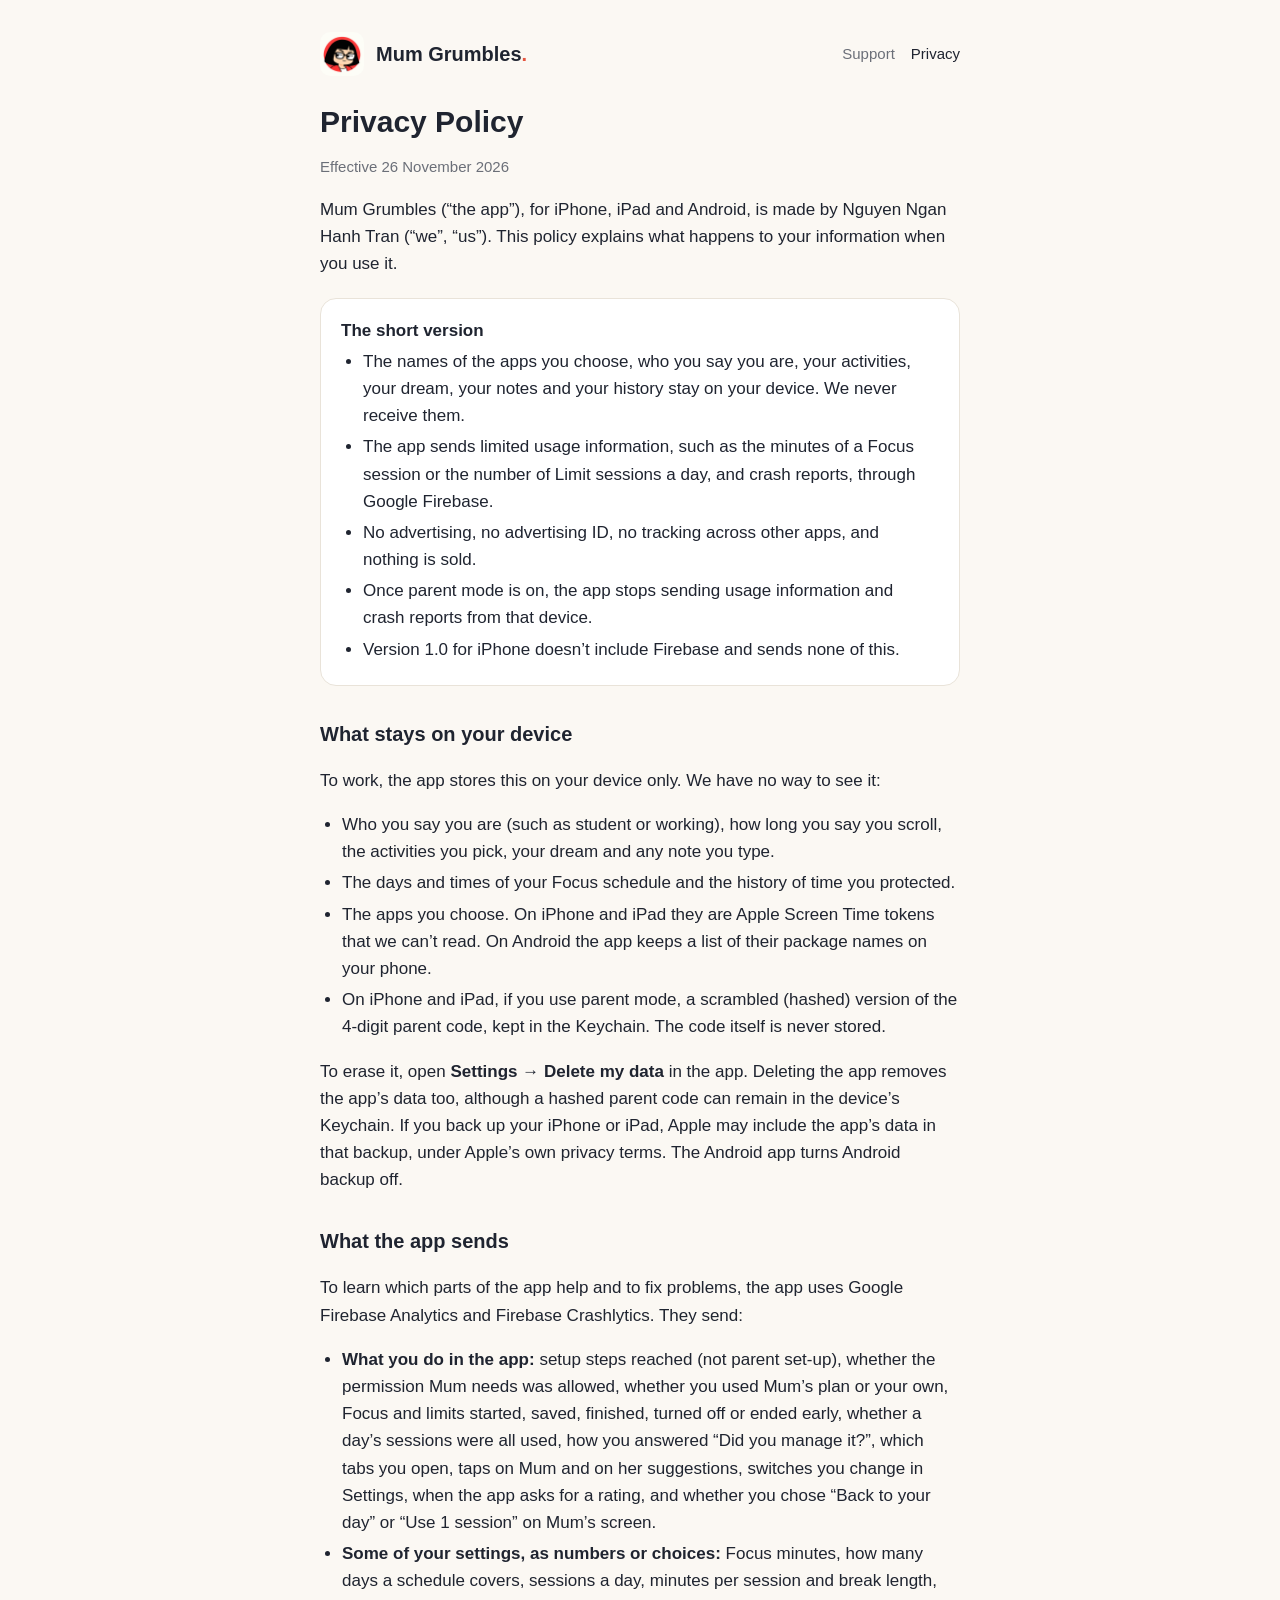
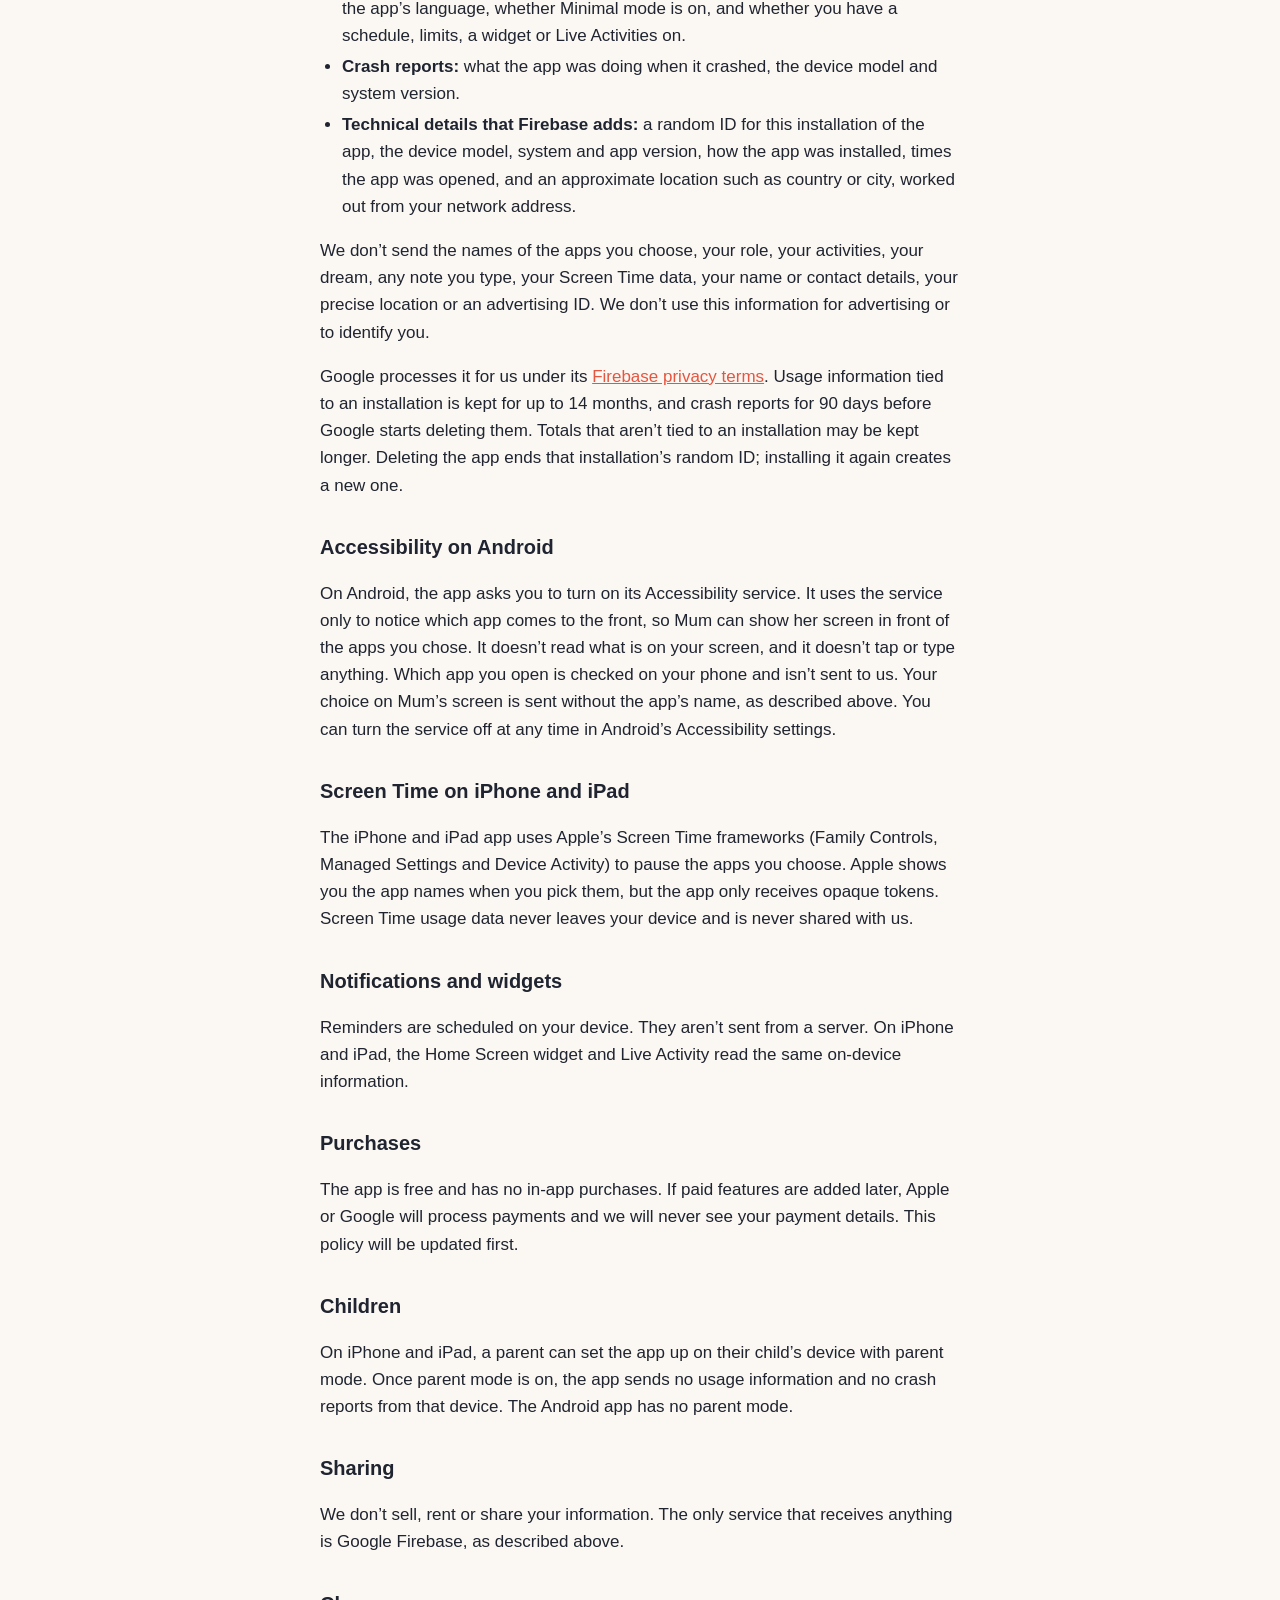
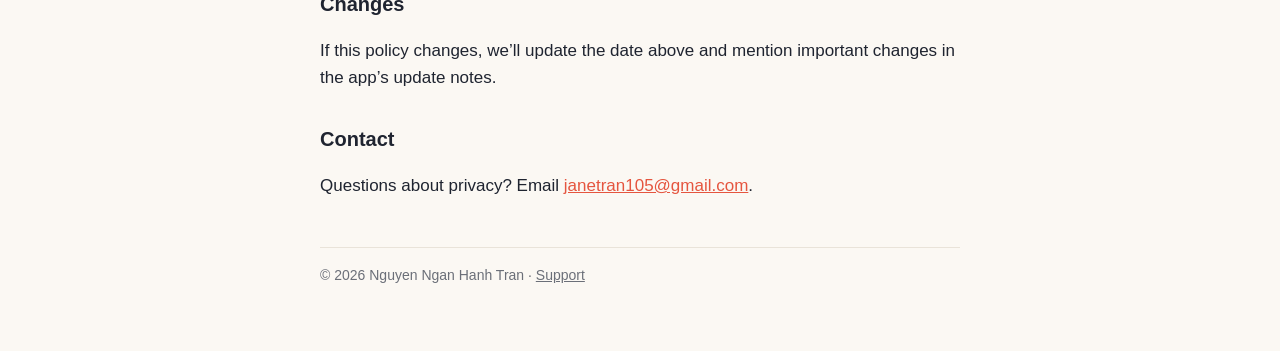
==== commit 8ff87186: "Mum Grumbles: the new name, and iPad in the privacy policy Co-Authored-By: Claude Opus 5.5 <noreply@" ====
--- a/privacy.html
+++ b/privacy.html
@@ -3,8 +3,8 @@
 <head>
 <meta charset="utf-8">
 <meta name="viewport" content="width=device-width, initial-scale=1">
-<title>Privacy Policy · Mum’s Grumble</title>
-<meta name="description" content="Mum’s Grumble keeps your app choices and what you type on your phone. It sends limited usage information and crash reports through Google Firebase.">
+<title>Privacy Policy · Mum Grumbles</title>
+<meta name="description" content="Mum Grumbles keeps your app choices and what you type on your device. It sends limited usage information and crash reports through Google Firebase.">
 <link rel="icon" href="icon.png">
 <link rel="stylesheet" href="style.css">
 </head>
@@ -12,35 +12,35 @@
 <div class="wrap">
   <header>
     <img src="icon.png" alt="">
-    <a class="brand" href="index.html">Mum’s Grumble<span class="dot">.</span></a>
+    <a class="brand" href="index.html">Mum Grumbles<span class="dot">.</span></a>
     <nav><a href="support.html">Support</a><a href="privacy.html" aria-current="page">Privacy</a></nav>
   </header>
 
   <h1>Privacy Policy</h1>
-  <p class="muted">Effective 25 November 2026</p>
+  <p class="muted">Effective 26 November 2026</p>
 
-  <p>Mum’s Grumble (“the app”), for iPhone and Android, is made by Nguyen Ngan Hanh Tran (“we”, “us”). This policy explains what happens to your information when you use it.</p>
+  <p>Mum Grumbles (“the app”), for iPhone, iPad and Android, is made by Nguyen Ngan Hanh Tran (“we”, “us”). This policy explains what happens to your information when you use it.</p>
 
   <div class="card">
     <strong>The short version</strong>
     <ul>
-      <li>The names of the apps you choose, who you say you are, your activities, your dream, your notes and your history stay on your phone. We never receive them.</li>
+      <li>The names of the apps you choose, who you say you are, your activities, your dream, your notes and your history stay on your device. We never receive them.</li>
       <li>The app sends limited usage information, such as the minutes of a Focus session or the number of Limit sessions a day, and crash reports, through Google Firebase.</li>
       <li>No advertising, no advertising ID, no tracking across other apps, and nothing is sold.</li>
-      <li>Once parent mode is on, the app stops sending usage information and crash reports from that phone.</li>
+      <li>Once parent mode is on, the app stops sending usage information and crash reports from that device.</li>
       <li>Version 1.0 for iPhone doesn’t include Firebase and sends none of this.</li>
     </ul>
   </div>
 
-  <h2>What stays on your phone</h2>
+  <h2>What stays on your device</h2>
   <p>To work, the app stores this on your device only. We have no way to see it:</p>
   <ul>
     <li>Who you say you are (such as student or working), how long you say you scroll, the activities you pick, your dream and any note you type.</li>
     <li>The days and times of your Focus schedule and the history of time you protected.</li>
-    <li>The apps you choose. On iPhone they are Apple Screen Time tokens that we can’t read. On Android the app keeps a list of their package names on your phone.</li>
-    <li>On iPhone, if you use parent mode, a scrambled (hashed) version of the 4-digit parent code, kept in the Keychain. The code itself is never stored.</li>
+    <li>The apps you choose. On iPhone and iPad they are Apple Screen Time tokens that we can’t read. On Android the app keeps a list of their package names on your phone.</li>
+    <li>On iPhone and iPad, if you use parent mode, a scrambled (hashed) version of the 4-digit parent code, kept in the Keychain. The code itself is never stored.</li>
   </ul>
-  <p>To erase it, open <strong>Settings → Delete my data</strong> in the app. Deleting the app removes the app’s data too, although a hashed parent code can remain in the iPhone’s Keychain. If you back up your iPhone, Apple may include the app’s data in that backup, under Apple’s own privacy terms. The Android app turns Android backup off.</p>
+  <p>To erase it, open <strong>Settings → Delete my data</strong> in the app. Deleting the app removes the app’s data too, although a hashed parent code can remain in the device’s Keychain. If you back up your iPhone or iPad, Apple may include the app’s data in that backup, under Apple’s own privacy terms. The Android app turns Android backup off.</p>
 
   <h2>What the app sends</h2>
   <p>To learn which parts of the app help and to fix problems, the app uses Google Firebase Analytics and Firebase Crashlytics. They send:</p>
@@ -56,17 +56,17 @@
   <h2>Accessibility on Android</h2>
   <p>On Android, the app asks you to turn on its Accessibility service. It uses the service only to notice which app comes to the front, so Mum can show her screen in front of the apps you chose. It doesn’t read what is on your screen, and it doesn’t tap or type anything. Which app you open is checked on your phone and isn’t sent to us. Your choice on Mum’s screen is sent without the app’s name, as described above. You can turn the service off at any time in Android’s Accessibility settings.</p>
 
-  <h2>Screen Time on iPhone</h2>
-  <p>The iPhone app uses Apple’s Screen Time frameworks (Family Controls, Managed Settings and Device Activity) to pause the apps you choose. Apple shows you the app names when you pick them, but the app only receives opaque tokens. Screen Time usage data never leaves your device and is never shared with us.</p>
+  <h2>Screen Time on iPhone and iPad</h2>
+  <p>The iPhone and iPad app uses Apple’s Screen Time frameworks (Family Controls, Managed Settings and Device Activity) to pause the apps you choose. Apple shows you the app names when you pick them, but the app only receives opaque tokens. Screen Time usage data never leaves your device and is never shared with us.</p>
 
   <h2>Notifications and widgets</h2>
-  <p>Reminders are scheduled on your phone. They aren’t sent from a server. On iPhone, the Home Screen widget and Live Activity read the same on-device information.</p>
+  <p>Reminders are scheduled on your device. They aren’t sent from a server. On iPhone and iPad, the Home Screen widget and Live Activity read the same on-device information.</p>
 
   <h2>Purchases</h2>
   <p>The app is free and has no in-app purchases. If paid features are added later, Apple or Google will process payments and we will never see your payment details. This policy will be updated first.</p>
 
   <h2>Children</h2>
-  <p>On iPhone, a parent can set the app up on their child’s phone with parent mode. Once parent mode is on, the app sends no usage information and no crash reports from that phone. The Android app has no parent mode.</p>
+  <p>On iPhone and iPad, a parent can set the app up on their child’s device with parent mode. Once parent mode is on, the app sends no usage information and no crash reports from that device. The Android app has no parent mode.</p>
 
   <h2>Sharing</h2>
   <p>We don’t sell, rent or share your information. The only service that receives anything is Google Firebase, as described above.</p>
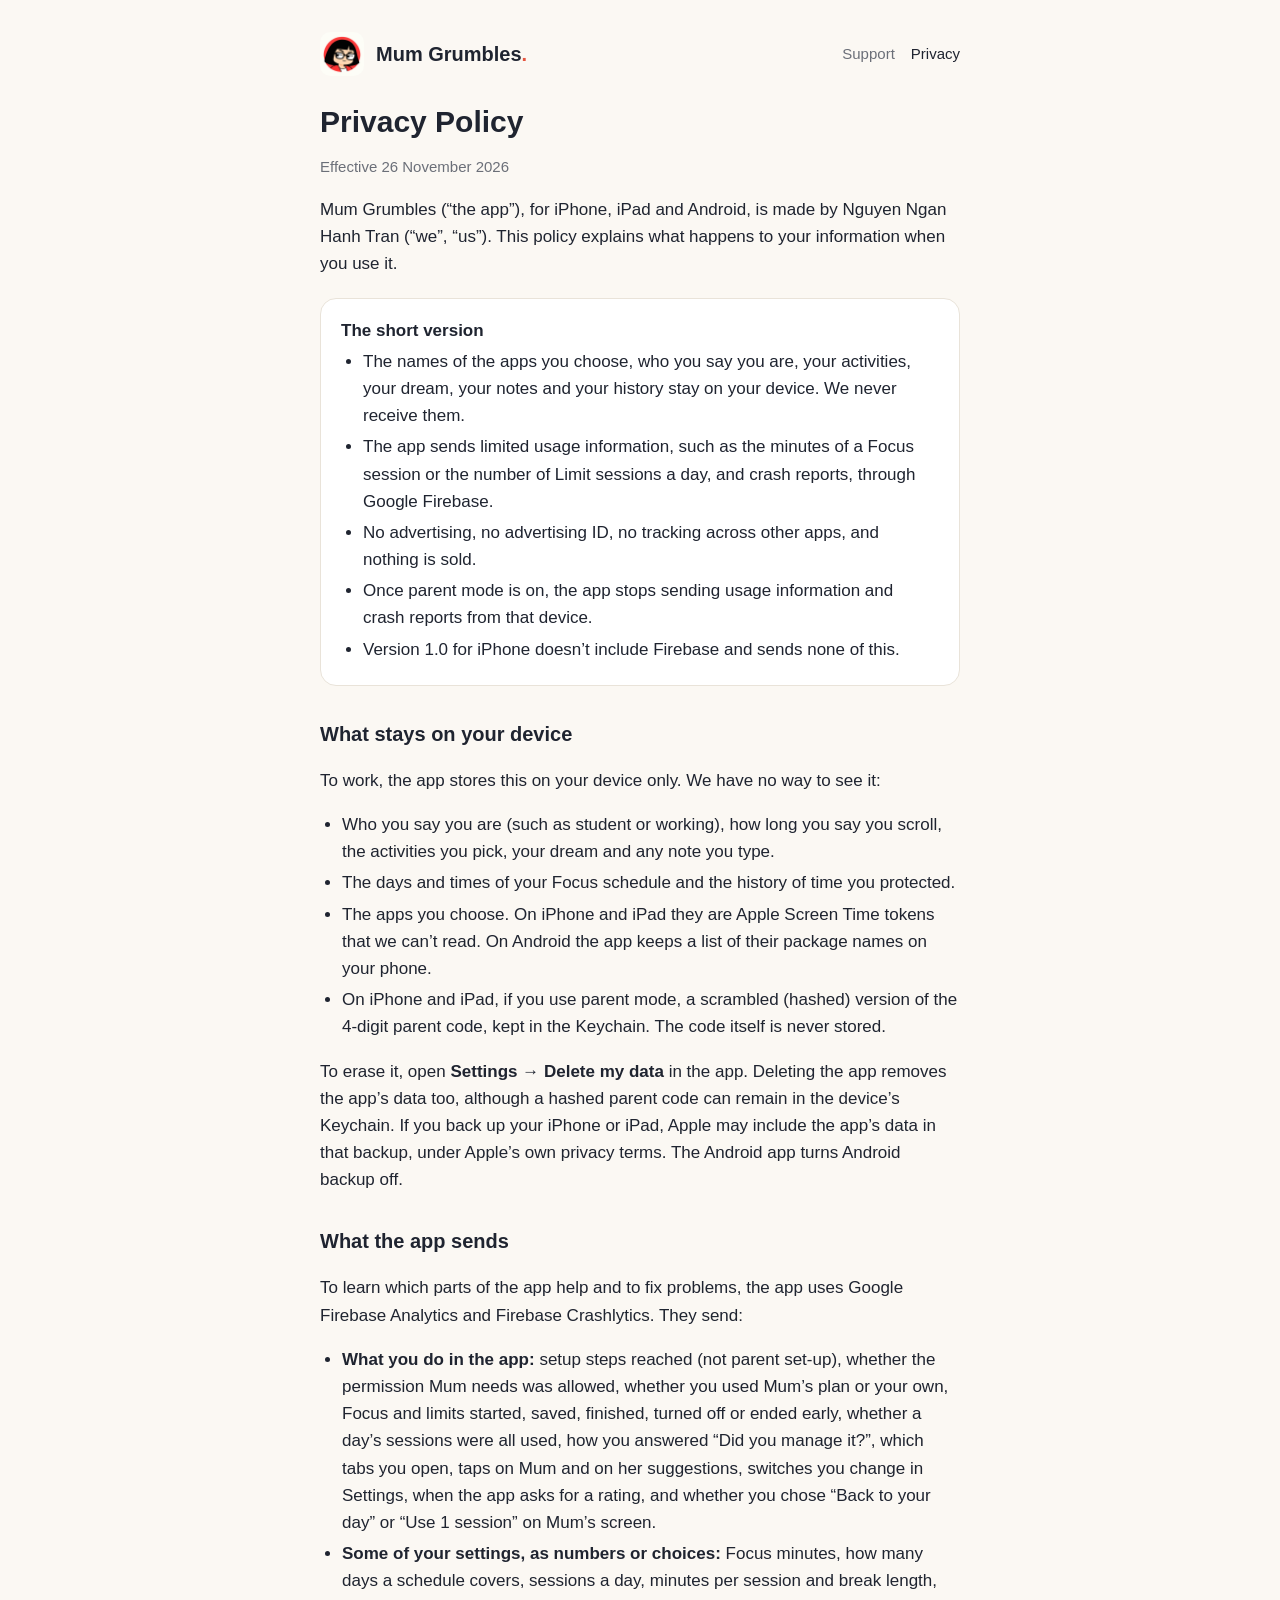
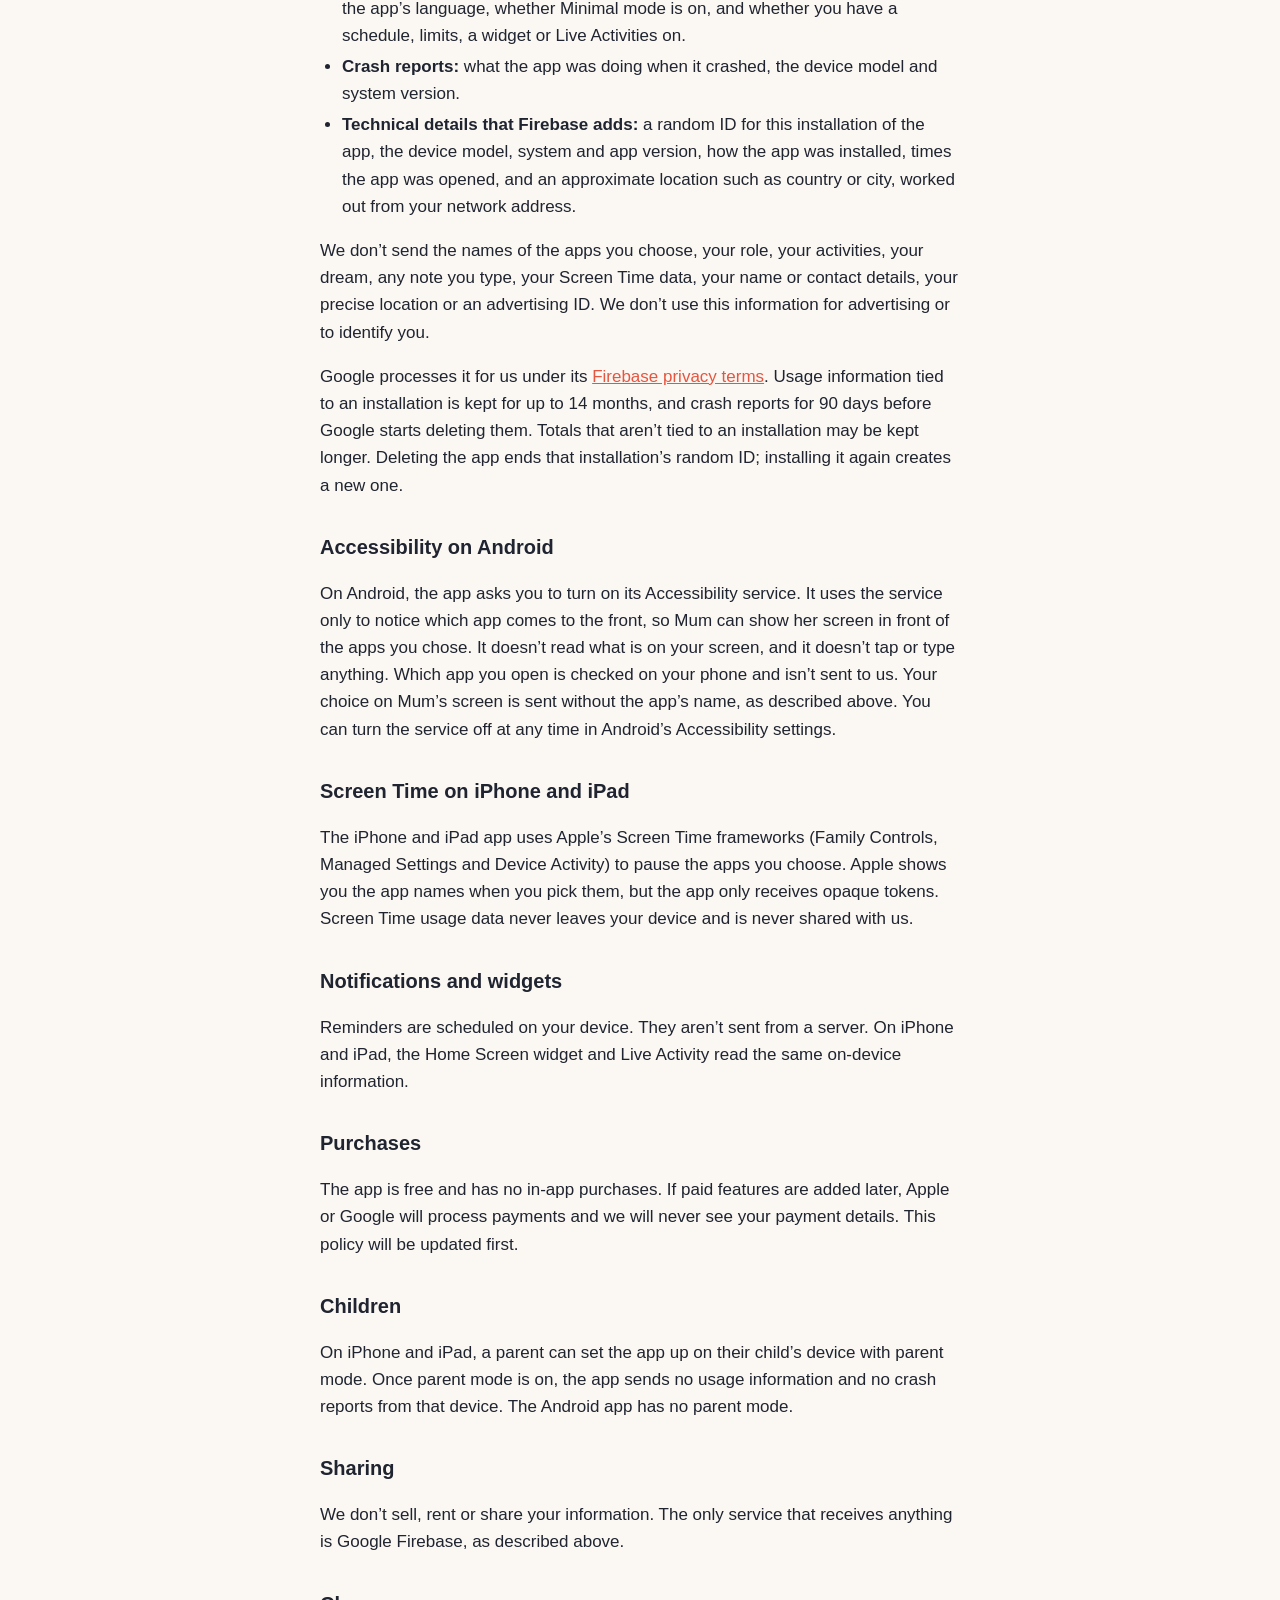
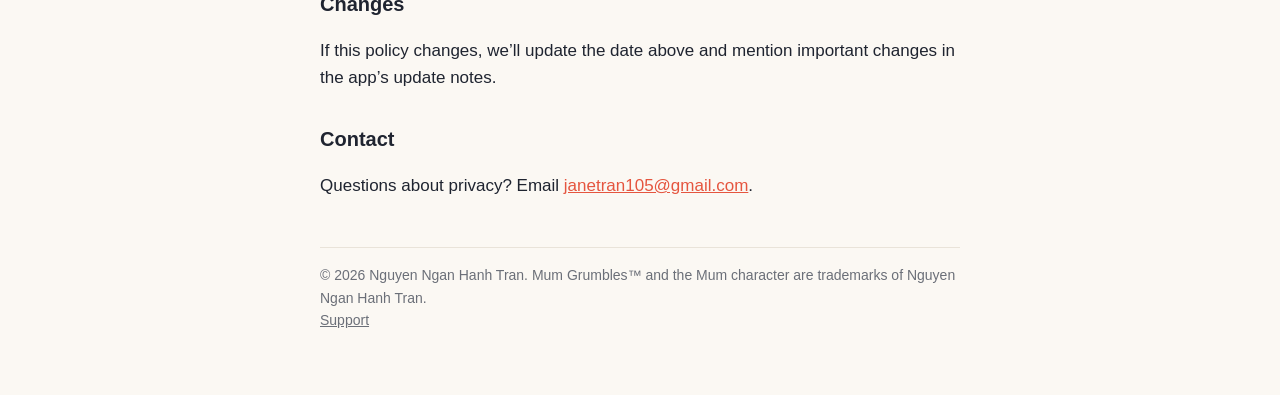
==== commit 5dc25c1f: "Copyright and trademark notice in the footer Co-Authored-By: Claude Opus 5.5 <noreply@anthropic.com>" ====
--- a/privacy.html
+++ b/privacy.html
@@ -77,7 +77,7 @@
   <h2>Contact</h2>
   <p>Questions about privacy? Email <a href="mailto:janetran105@gmail.com">janetran105@gmail.com</a>.</p>
 
-  <footer>© 2026 Nguyen Ngan Hanh Tran · <a href="support.html">Support</a></footer>
+  <footer>© 2026 Nguyen Ngan Hanh Tran. Mum Grumbles™ and the Mum character are trademarks of Nguyen Ngan Hanh Tran.<br><a href="support.html">Support</a></footer>
 </div>
 </body>
 </html>
